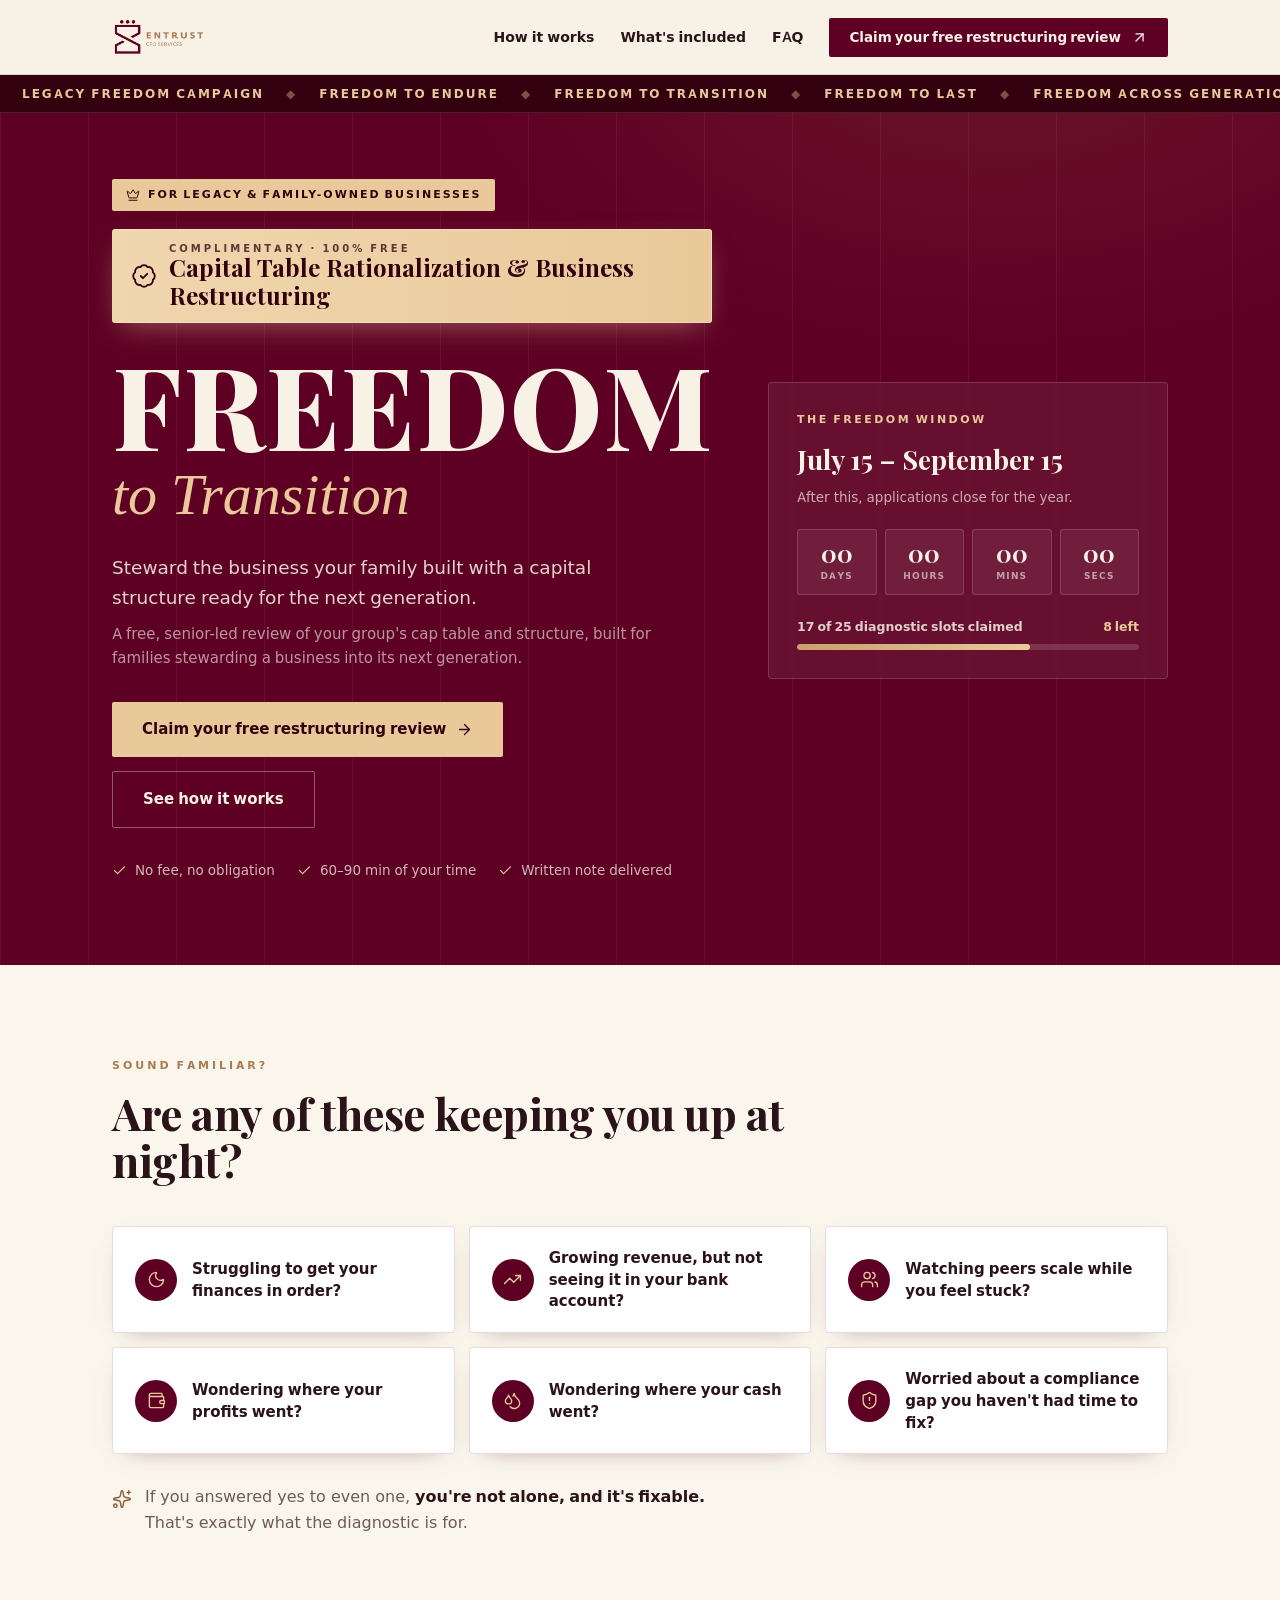
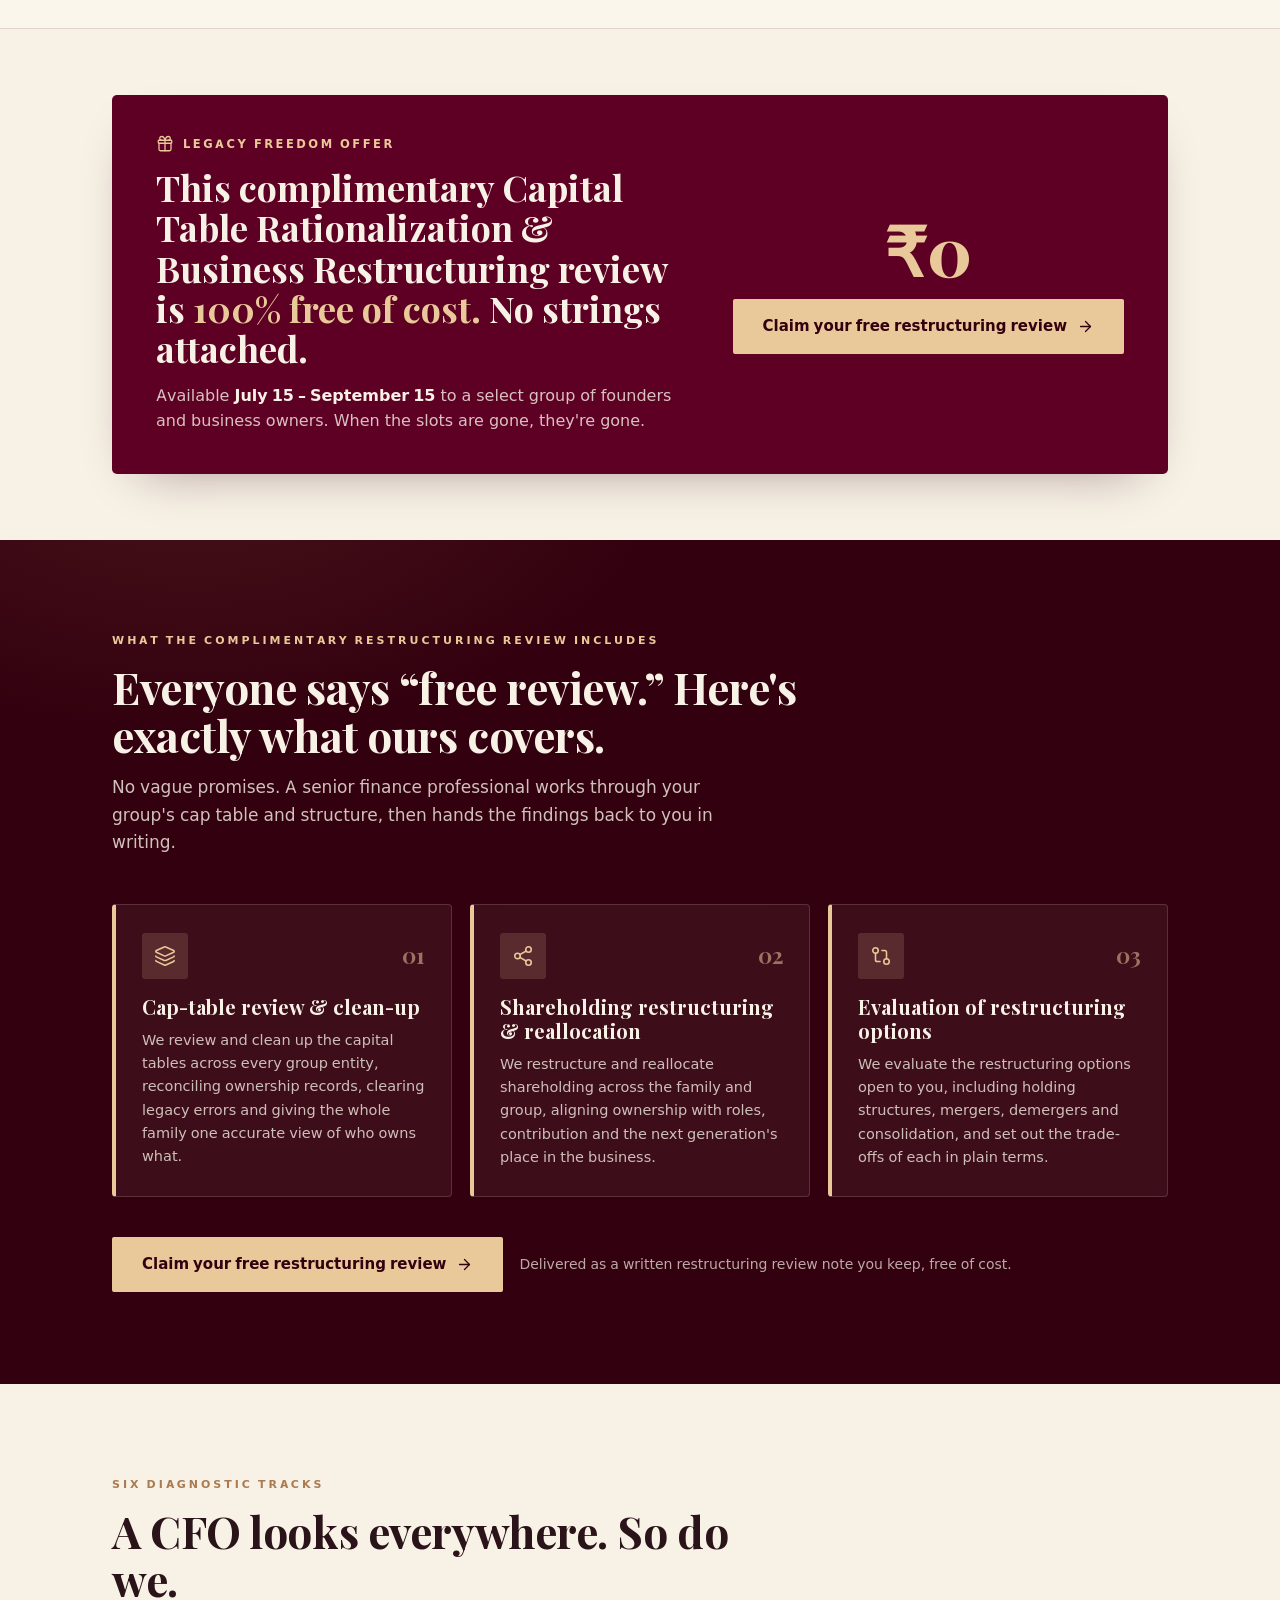
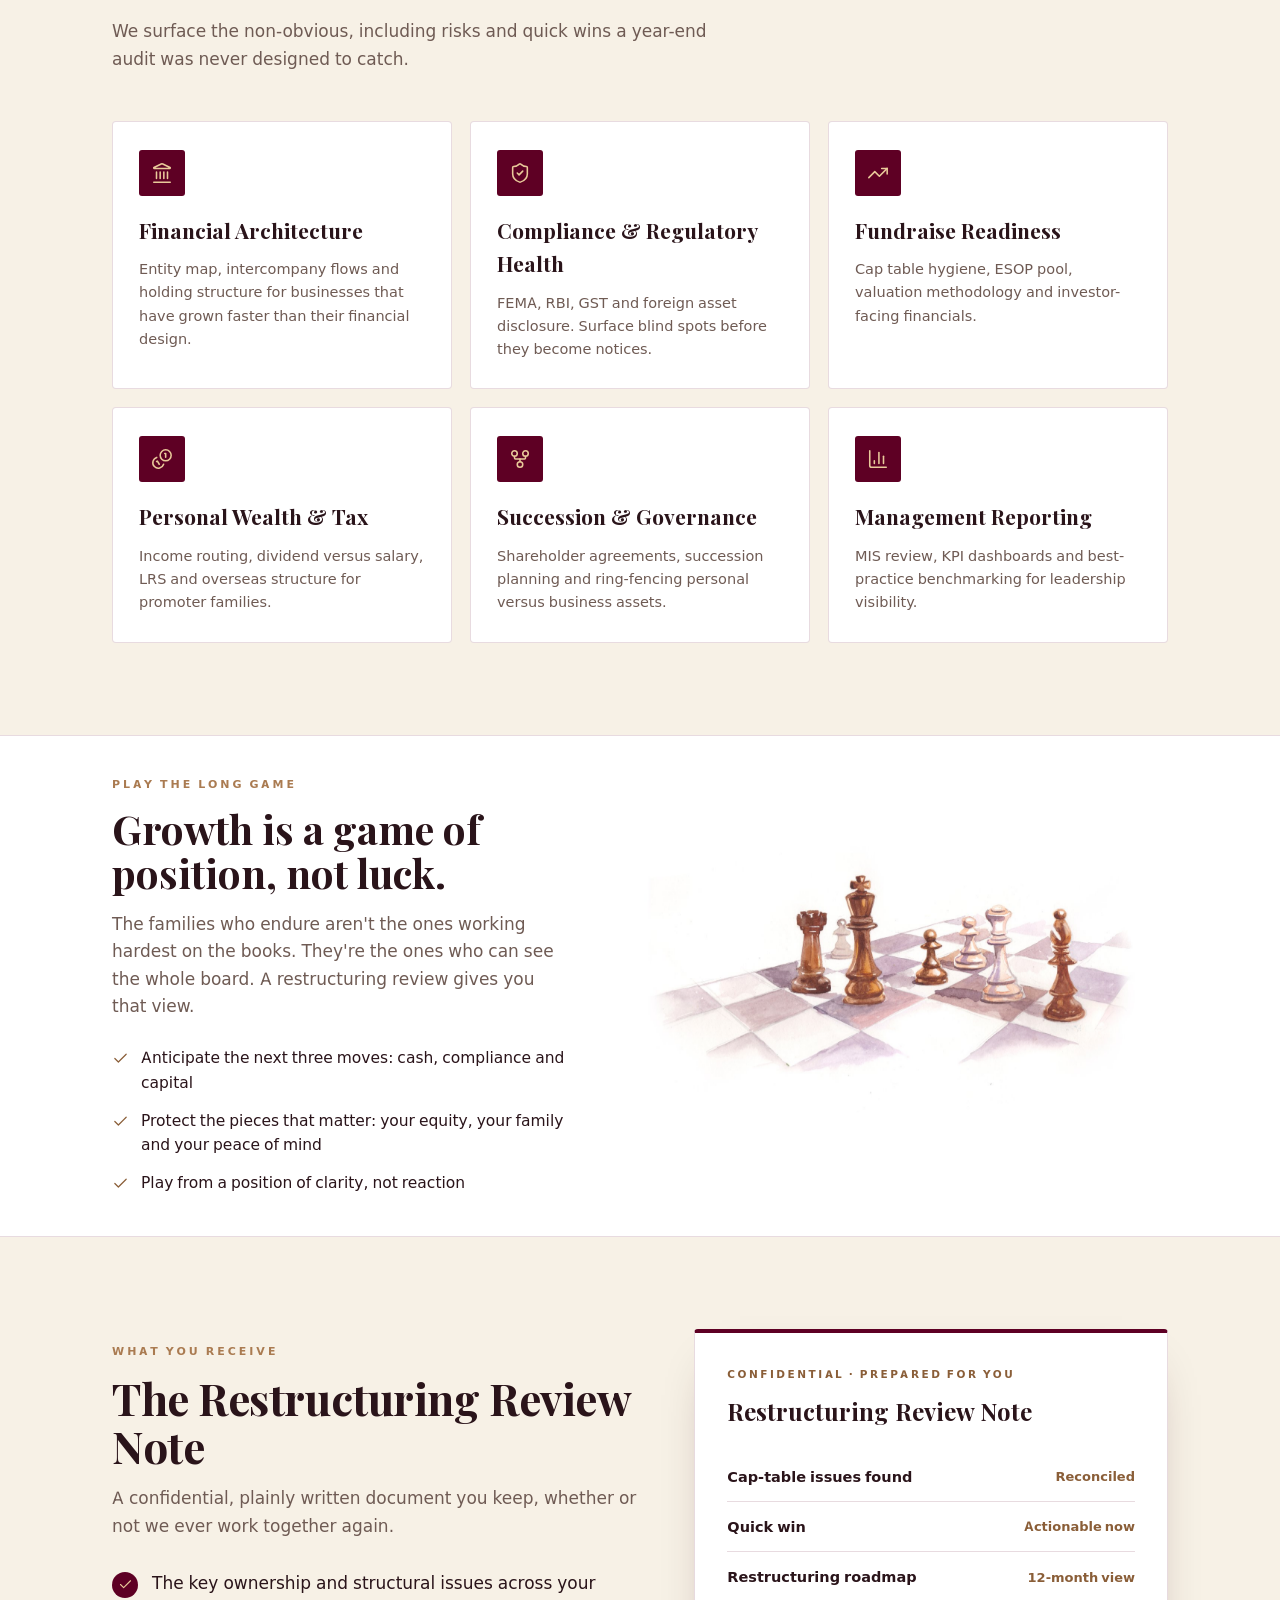
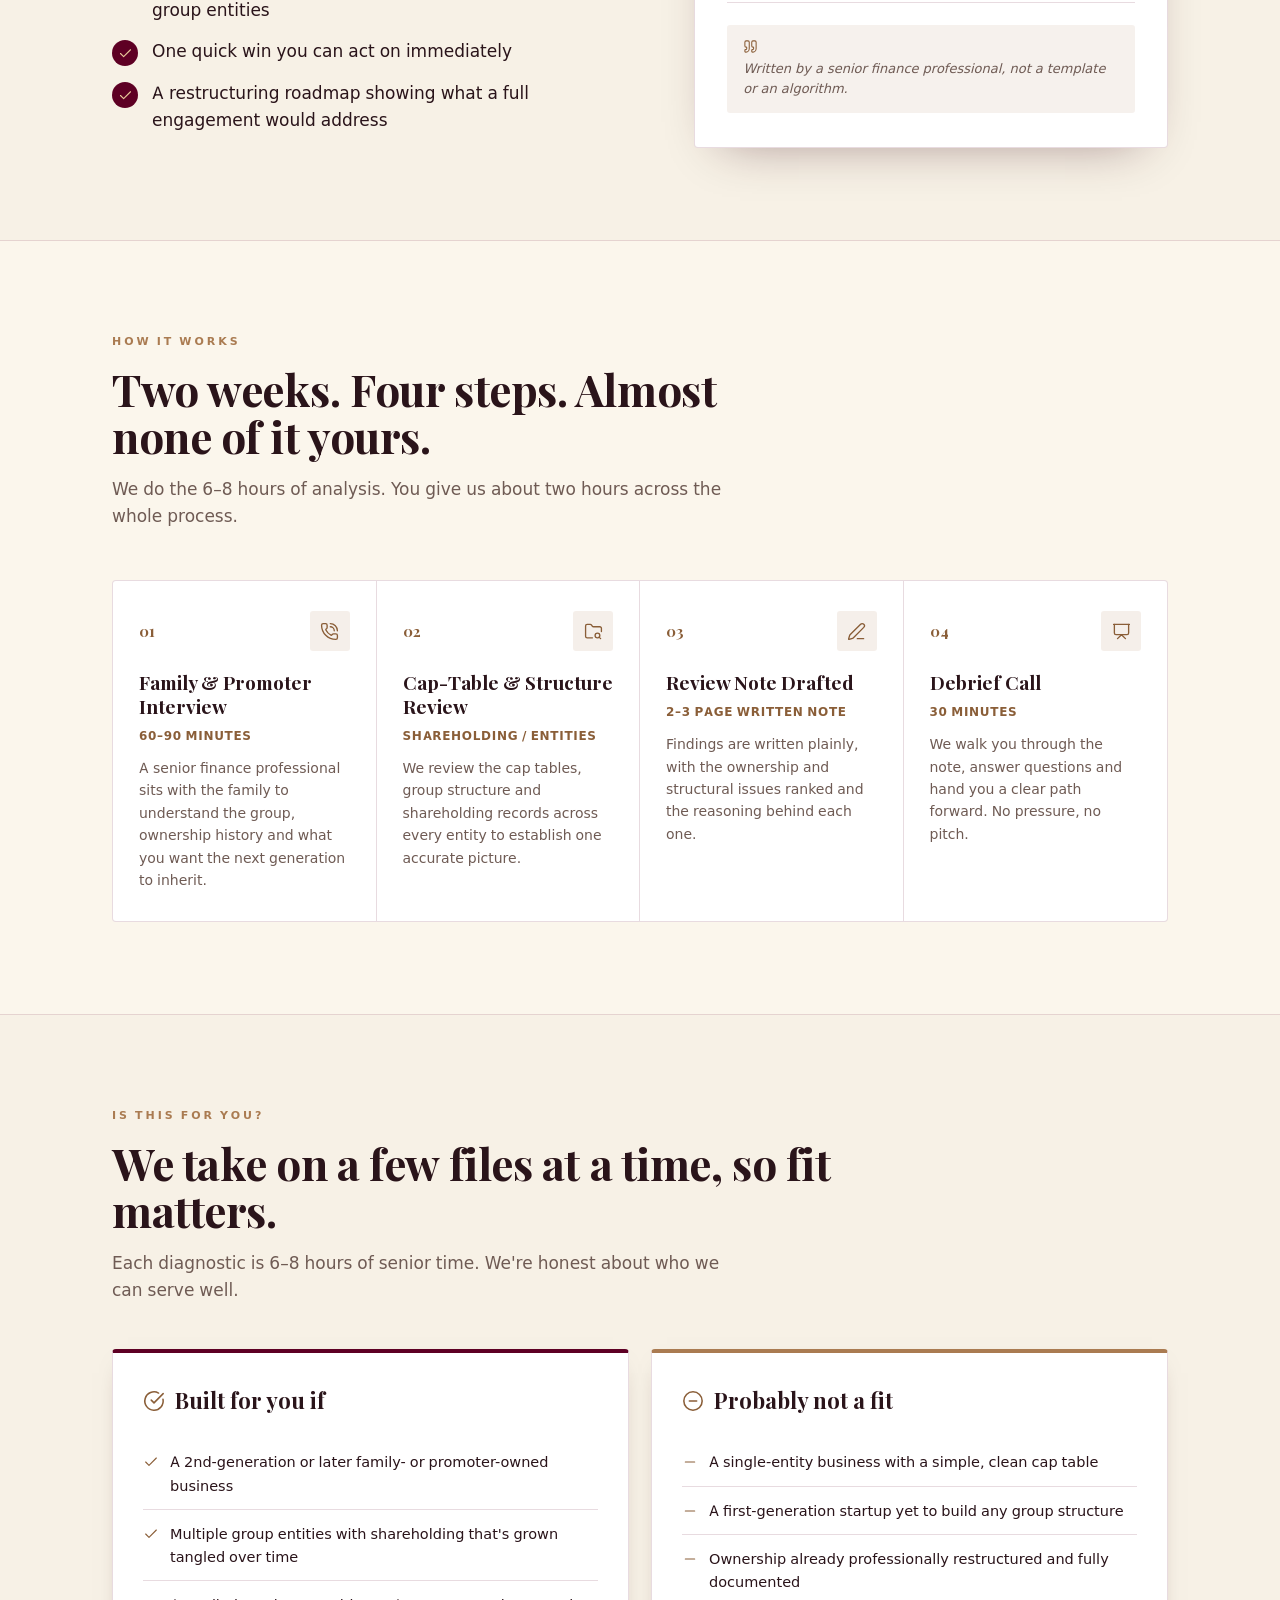
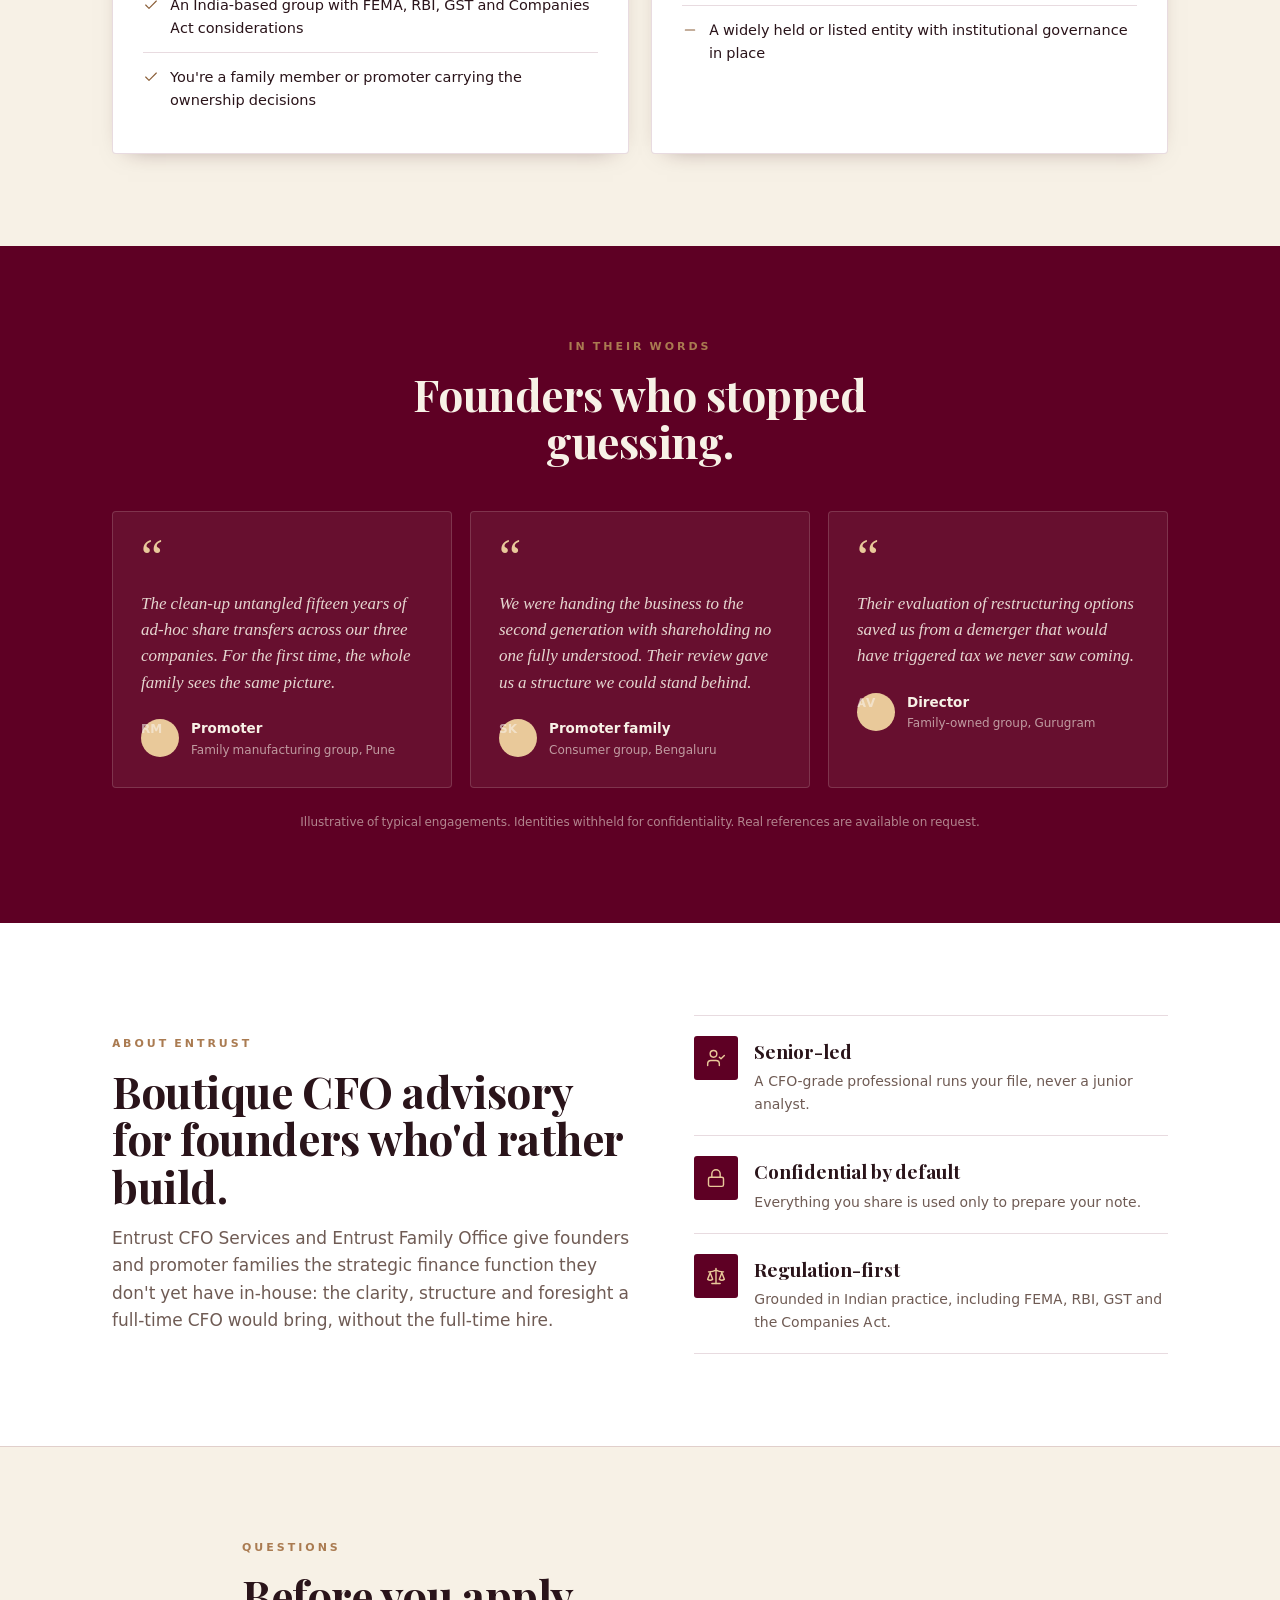
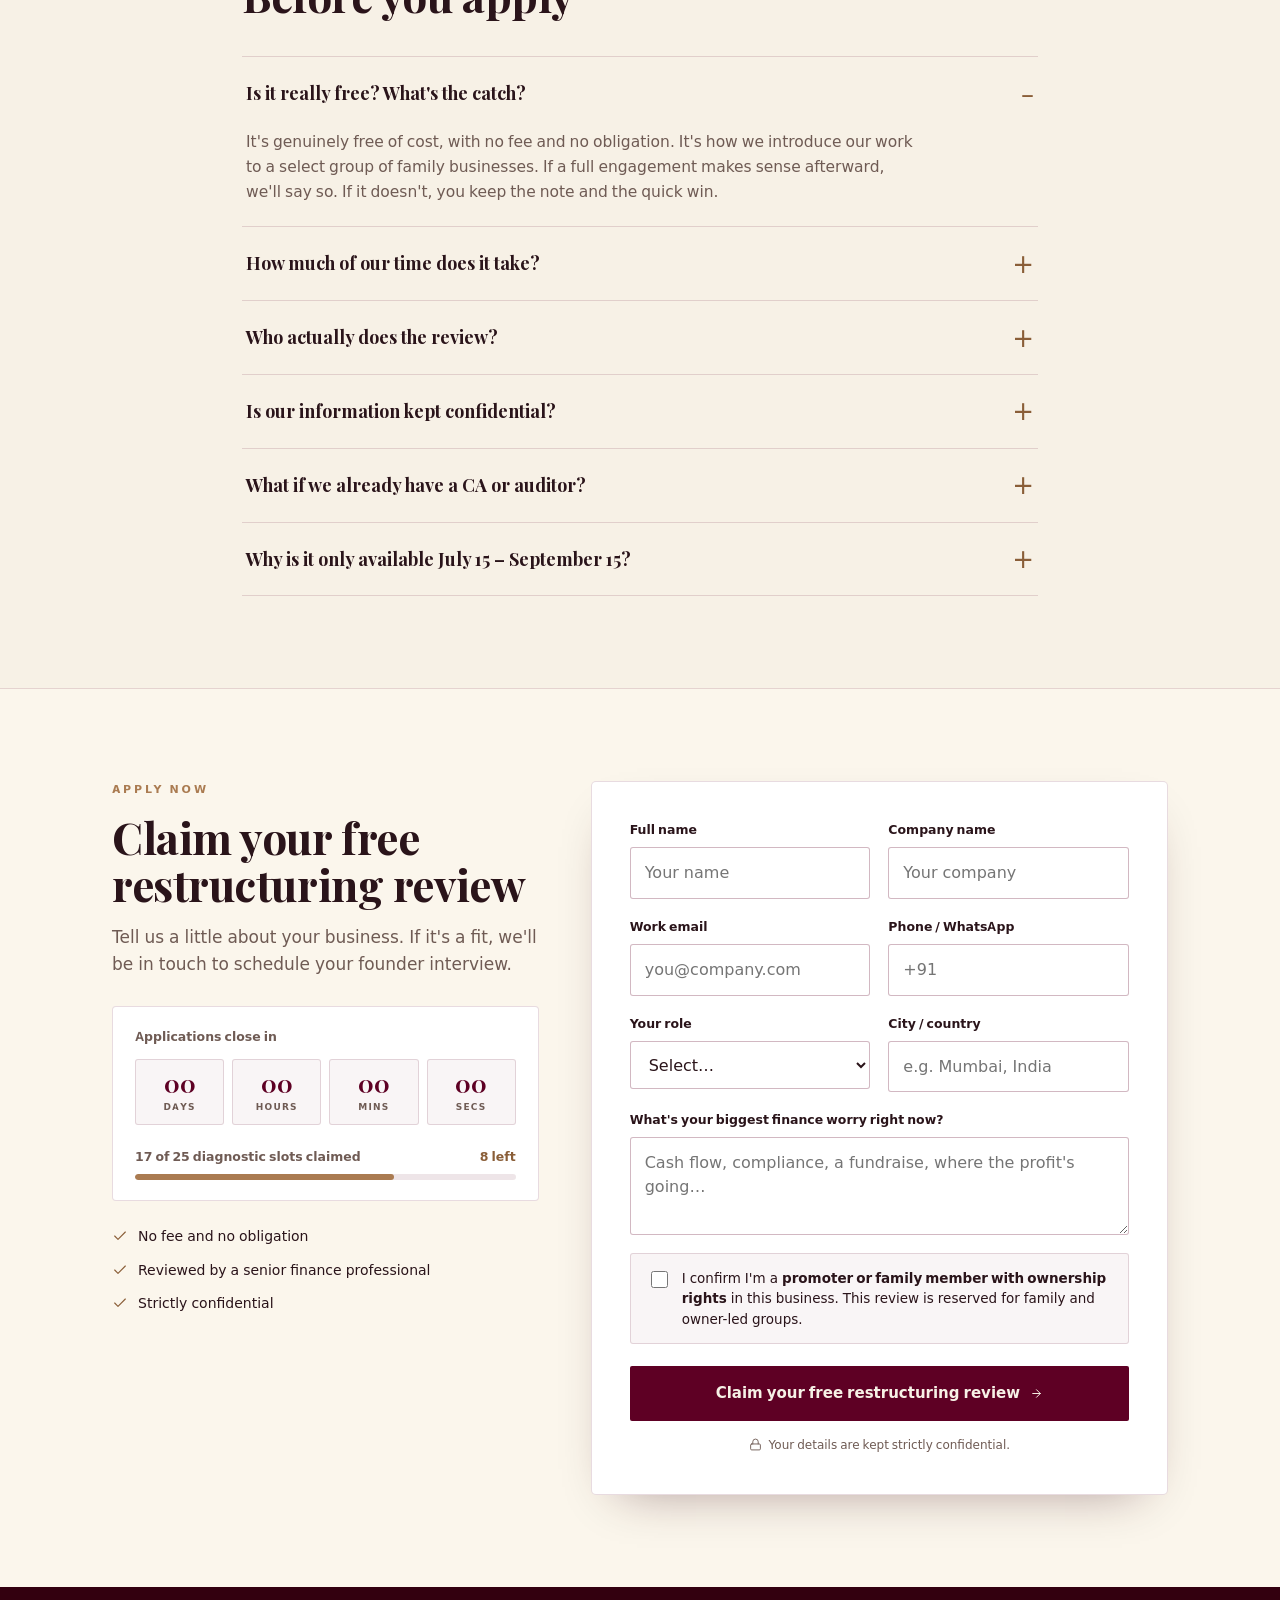
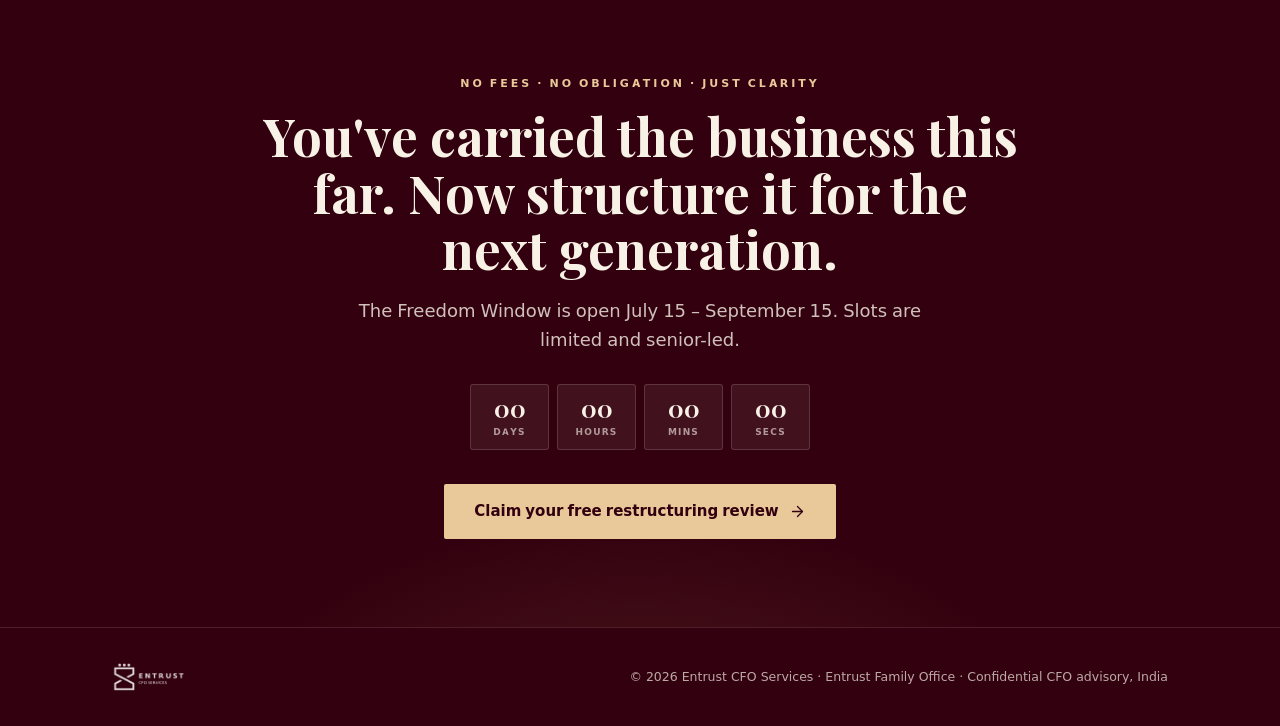
==== legacy-restructuring-conversion/index.html @ 4e7f2d43 "Add files via upload" ====
<!DOCTYPE html>
<html lang="en">
<head>
  <meta charset="UTF-8">
  <meta name="viewport" content="width=device-width, initial-scale=1.0">
  <meta name="description" content="A complimentary capital table rationalization and business restructuring review for legacy and family-owned businesses.">
  <title>Legacy Restructuring Campaign | Entrust CFO Services</title>
  <link rel="stylesheet" href="styles.css">
  <script src="assets/lucide.js" defer></script>
  <script src="script.js" defer></script>
</head>
<body>
  <nav class="site-nav" aria-label="Main navigation">
    <div class="wrap nav-inner">
      <a href="#top" aria-label="Entrust CFO Services home">
        <img src="assets/entrust-logo.png" class="brand-logo" alt="Entrust CFO Services">
      </a>
      <div class="desktop-nav">
        <a href="#how">How it works</a>
        <a href="#included">What's included</a>
        <a href="#faq">FAQ</a>
        <a href="#apply" class="btn btn-maroon btn-small">Claim your free restructuring review <i data-lucide="arrow-up-right"></i></a>
      </div>
      <button class="menu-button" id="menuButton" type="button" aria-label="Open menu" aria-expanded="false" aria-controls="mobileNav">
        <i data-lucide="menu"></i>
      </button>
    </div>
    <div class="mobile-nav" id="mobileNav" hidden>
      <a href="#how">How it works</a>
      <a href="#included">What's included</a>
      <a href="#faq">FAQ</a>
      <a href="#apply" class="btn btn-maroon">Claim your free restructuring review <i data-lucide="arrow-up-right"></i></a>
    </div>
  </nav>

  <main id="top">
    <div class="ticker" aria-label="Campaign highlights">
      <div class="ticker-track" id="tickerTrack"></div>
    </div>

    <header class="hero">
      <div class="hero-glow"></div>
      <div class="hero-lines"></div>
      <div class="wrap hero-grid">
        <div class="hero-copy">
          <span class="legacy-pill"><i data-lucide="crown"></i> For legacy &amp; family-owned businesses</span>

          <div class="offer-badge">
            <i data-lucide="badge-check"></i>
            <div>
              <span>Complimentary · 100% free</span>
              <strong>Capital Table Rationalization &amp; Business Restructuring</strong>
            </div>
          </div>

          <div class="freedom-heading serif">
            <div>FREEDOM</div>
            <span id="rotatingWord">to Endure</span>
          </div>

          <p class="hero-lede">Steward the business your family built with a capital structure ready for the next generation.</p>
          <p class="hero-support">A free, senior-led review of your group's cap table and structure, built for families stewarding a business into its next generation.</p>

          <div class="hero-actions">
            <a href="#apply" class="btn btn-gold btn-large">Claim your free restructuring review <i data-lucide="arrow-right"></i></a>
            <a href="#how" class="btn btn-outline-light btn-large">See how it works</a>
          </div>

          <div class="hero-checks">
            <span><i data-lucide="check"></i> No fee, no obligation</span>
            <span><i data-lucide="check"></i> 60–90 min of your time</span>
            <span><i data-lucide="check"></i> Written note delivered</span>
          </div>
        </div>

        <aside class="window-card" aria-label="Campaign availability">
          <p class="window-label">The Freedom Window</p>
          <h2 class="serif">July 15 – September 15</h2>
          <p>After this, applications close for the year.</p>
          <div class="countdown countdown-light" data-countdown></div>
          <div class="spots-row"><span>17 of 25 diagnostic slots claimed</span><strong>8 left</strong></div>
          <div class="progress"><span></span></div>
        </aside>
      </div>
    </header>

    <section class="section pain-section">
      <div class="wrap">
        <div class="section-heading wide">
          <p class="eyebrow">Sound familiar?</p>
          <h2 class="serif">Are any of these keeping you up at night?</h2>
        </div>
        <div class="pain-grid" id="painGrid"></div>
        <div class="pain-note">
          <i data-lucide="sparkles"></i>
          <p>If you answered yes to even one, <strong>you're not alone, and it's fixable.</strong><br>That's exactly what the diagnostic is for.</p>
        </div>
      </div>
    </section>

    <section class="section-tight offer-section">
      <div class="wrap">
        <div class="offer-panel">
          <div>
            <p class="offer-kicker"><i data-lucide="gift"></i> Legacy Freedom Offer</p>
            <h2 class="serif">This complimentary Capital Table Rationalization &amp; Business Restructuring review is <span>100% free of cost.</span> No strings attached.</h2>
            <p>Available <strong>July 15 – September 15</strong> to a select group of founders and business owners. When the slots are gone, they're gone.</p>
          </div>
          <div class="offer-price">
            <div class="serif">₹0</div>
            <a href="#apply" class="btn btn-gold btn-large">Claim your free restructuring review <i data-lucide="arrow-right"></i></a>
          </div>
        </div>
      </div>
    </section>

    <section class="section dark-section" id="included">
      <div class="section-glow"></div>
      <div class="wrap relative">
        <div class="section-heading wide">
          <p class="eyebrow light">What the complimentary restructuring review includes</p>
          <h2 class="serif light-text">Everyone says “free review.” Here's exactly what ours covers.</h2>
          <p class="section-sub light-muted">No vague promises. A senior finance professional works through your group's cap table and structure, then hands the findings back to you in writing.</p>
        </div>
        <div class="included-grid" id="includedGrid"></div>
        <div class="section-cta-row">
          <a href="#apply" class="btn btn-gold btn-large">Claim your free restructuring review <i data-lucide="arrow-right"></i></a>
          <span>Delivered as a written restructuring review note you keep, free of cost.</span>
        </div>
      </div>
    </section>

    <section class="section" id="tracks">
      <div class="wrap">
        <div class="section-heading">
          <p class="eyebrow">Six diagnostic tracks</p>
          <h2 class="serif">A CFO looks everywhere. So do we.</h2>
          <p class="section-sub">We surface the non-obvious, including risks and quick wins a year-end audit was never designed to catch.</p>
        </div>
        <div class="tracks-grid" id="tracksGrid"></div>
      </div>
    </section>

    <section class="strategy-section">
      <div class="wrap strategy-grid">
        <div>
          <p class="eyebrow">Play the long game</p>
          <h2 class="serif">Growth is a game of position, not luck.</h2>
          <p class="section-sub">The families who endure aren't the ones working hardest on the books. They're the ones who can see the whole board. A restructuring review gives you that view.</p>
          <div class="strategy-points" id="strategyPoints"></div>
        </div>
        <figure>
          <img src="assets/chess-strategy.jpg" alt="Watercolour chess board mid-game">
        </figure>
      </div>
    </section>

    <section class="section">
      <div class="wrap deliverable-grid">
        <div>
          <p class="eyebrow">What you receive</p>
          <h2 class="serif section-title">The Restructuring Review Note</h2>
          <p class="section-sub">A confidential, plainly written document you keep, whether or not we ever work together again.</p>
          <div class="receive-list" id="receiveList"></div>
        </div>
        <div class="review-note-card">
          <p class="document-label">Confidential · Prepared for you</p>
          <h3 class="serif">Restructuring Review Note</h3>
          <div id="deliveryRows"></div>
          <blockquote><i data-lucide="quote"></i> Written by a senior finance professional, not a template or an algorithm.</blockquote>
        </div>
      </div>
    </section>

    <section class="section how-section" id="how">
      <div class="wrap">
        <div class="section-heading">
          <p class="eyebrow">How it works</p>
          <h2 class="serif">Two weeks. Four steps. Almost none of it yours.</h2>
          <p class="section-sub">We do the 6–8 hours of analysis. You give us about two hours across the whole process.</p>
        </div>
        <div class="steps-grid" id="stepsGrid"></div>
      </div>
    </section>

    <section class="section fit-section">
      <div class="wrap">
        <div class="section-heading wide">
          <p class="eyebrow">Is this for you?</p>
          <h2 class="serif">We take on a few files at a time, so fit matters.</h2>
          <p class="section-sub">Each diagnostic is 6–8 hours of senior time. We're honest about who we can serve well.</p>
        </div>
        <div class="fit-grid">
          <div class="fit-card positive">
            <h3 class="serif"><i data-lucide="circle-check-big"></i> Built for you if</h3>
            <div id="fitYes"></div>
          </div>
          <div class="fit-card neutral">
            <h3 class="serif"><i data-lucide="circle-minus"></i> Probably not a fit</h3>
            <div id="fitNo"></div>
          </div>
        </div>
      </div>
    </section>

    <section class="section testimonials-section">
      <div class="wrap">
        <div class="section-heading center">
          <p class="eyebrow">In their words</p>
          <h2 class="serif">Founders who stopped guessing.</h2>
        </div>
        <div class="testimonials-grid" id="testimonialsGrid"></div>
        <p class="testimonial-disclaimer">Illustrative of typical engagements. Identities withheld for confidentiality. Real references are available on request.</p>
      </div>
    </section>

    <section class="section about-section">
      <div class="wrap about-grid">
        <div>
          <p class="eyebrow">About Entrust</p>
          <h2 class="serif section-title">Boutique CFO advisory for founders who'd rather build.</h2>
          <p class="section-sub">Entrust CFO Services and Entrust Family Office give founders and promoter families the strategic finance function they don't yet have in-house: the clarity, structure and foresight a full-time CFO would bring, without the full-time hire.</p>
        </div>
        <div class="about-stats" id="aboutStats"></div>
      </div>
    </section>

    <section class="section faq-section" id="faq">
      <div class="wrap wrap-narrow">
        <div class="section-heading">
          <p class="eyebrow">Questions</p>
          <h2 class="serif">Before you apply</h2>
        </div>
        <div class="faq-list" id="faqList"></div>
      </div>
    </section>

    <section class="section apply-section" id="apply">
      <div class="wrap apply-grid">
        <aside class="apply-side">
          <p class="eyebrow">Apply now</p>
          <h2 class="serif section-title">Claim your free restructuring review</h2>
          <p class="section-sub">Tell us a little about your business. If it's a fit, we'll be in touch to schedule your founder interview.</p>
          <div class="apply-countdown-card">
            <p>Applications close in</p>
            <div class="countdown" data-countdown></div>
            <div class="spots-row dark"><span>17 of 25 diagnostic slots claimed</span><strong>8 left</strong></div>
            <div class="progress light-progress"><span></span></div>
          </div>
          <div class="promise-list">
            <span><i data-lucide="check"></i> No fee and no obligation</span>
            <span><i data-lucide="check"></i> Reviewed by a senior finance professional</span>
            <span><i data-lucide="check"></i> Strictly confidential</span>
          </div>
        </aside>

        <div class="form-card">
          <div class="success-state" id="successState" hidden>
            <div class="success-icon"><i data-lucide="check"></i></div>
            <h3 class="serif">Application received</h3>
            <p>Thank you. If your business is a fit for this round, a member of the Entrust team will reach out within 2 business days to schedule your founder interview.</p>
            <button class="btn btn-ghost" type="button" id="submitAnother">Submit another</button>
          </div>

          <form class="application-form" id="applicationForm" novalidate>
            <label><span>Full name</span><input type="text" name="fullName" placeholder="Your name" required></label>
            <label><span>Company name</span><input type="text" name="company" placeholder="Your company" required></label>
            <label><span>Work email</span><input type="email" name="email" placeholder="you@company.com" required></label>
            <label><span>Phone / WhatsApp</span><input type="tel" name="phone" placeholder="+91 " required></label>
            <label><span>Your role</span>
              <select name="role" id="roleSelect" required>
                <option value="">Select…</option>
                <option>Promoter / Owner</option>
                <option>2nd-generation family member</option>
                <option>Family member (non-executive)</option>
                <option>Hired CEO / Management</option>
                <option>Other</option>
              </select>
            </label>
            <label><span>City / country</span><input type="text" name="city" placeholder="e.g. Mumbai, India" required></label>
            <div class="role-notice" id="roleNotice" hidden><i data-lucide="info"></i><span>This diagnostic is designed for founders and promoters running finance themselves. You're welcome to apply, but priority goes to owner-led businesses without a dedicated finance function.</span></div>
            <label class="full-field"><span>What's your biggest finance worry right now?</span><textarea name="worry" rows="3" placeholder="Cash flow, compliance, a fundraise, where the profit's going…"></textarea></label>
            <label class="attestation full-field"><input type="checkbox" name="attest" required><span>I confirm I'm a <strong>promoter or family member with ownership rights</strong> in this business. This review is reserved for family and owner-led groups.</span></label>
            <div class="form-submit full-field">
              <button class="btn btn-primary btn-large" type="submit">Claim your free restructuring review <i data-lucide="arrow-right"></i></button>
              <p><i data-lucide="lock"></i> Your details are kept strictly confidential.</p>
            </div>
          </form>
        </div>
      </div>
    </section>

    <section class="closing-section">
      <div class="closing-glow"></div>
      <div class="wrap closing-content">
        <p class="eyebrow light">No fees · No obligation · Just clarity</p>
        <h2 class="serif">You've carried the business this far. Now structure it for the next generation.</h2>
        <p>The Freedom Window is open July 15 – September 15. Slots are limited and senior-led.</p>
        <div class="countdown countdown-light centered" data-countdown></div>
        <a href="#apply" class="btn btn-gold btn-large">Claim your free restructuring review <i data-lucide="arrow-right"></i></a>
      </div>
    </section>
  </main>

  <footer class="site-footer">
    <div class="wrap footer-inner">
      <img src="assets/entrust-logo.png" alt="Entrust CFO Services">
      <p>© 2026 Entrust CFO Services · Entrust Family Office · Confidential CFO advisory, India</p>
    </div>
  </footer>
</body>
</html>
---- legacy-restructuring-conversion/styles.css ----
@font-face {
  font-family: 'Inter';
  src: url('assets/b546c83c-e4f1-4ed6-ac5e-b696ad35872a.woff2') format('woff2');
  font-weight: 300 800;
  font-style: normal;
  font-display: swap;
}
@font-face {
  font-family: 'Playfair Display';
  src: url('assets/c804b101-8bfb-4927-835b-d4c936a3c345.woff2') format('woff2');
  font-weight: 400 800;
  font-style: normal;
  font-display: swap;
}
@font-face {
  font-family: 'Playfair Display';
  src: url('assets/5a8b4585-b9aa-4f6d-b0fb-8f9eb2a1bf26.woff2') format('woff2');
  font-weight: 400 700;
  font-style: italic;
  font-display: swap;
}

:root {
  --maroon: #5e0024;
  --maroon-700: #48001b;
  --maroon-900: #33000f;
  --accent: #aa7b51;
  --accent-deep: #8a5e38;
  --gold-light: #e9c99a;
  --ink: #2a141a;
  --muted: #6f5b54;
  --cream: #f7f1e6;
  --cream-2: #fbf6ec;
  --panel: #fff;
  --line: rgba(94, 0, 36, .14);
  --line-strong: rgba(94, 0, 36, .28);
  --shadow: 0 20px 50px -28px rgba(51, 0, 15, .45);
  --shadow-sm: 0 8px 24px -16px rgba(51, 0, 15, .5);
}

* { box-sizing: border-box; }
html { scroll-behavior: smooth; }
body {
  margin: 0;
  background: var(--cream);
  color: var(--ink);
  font-family: 'Inter', system-ui, sans-serif;
  line-height: 1.6;
  -webkit-font-smoothing: antialiased;
}
img { max-width: 100%; }
a { color: inherit; text-decoration: none; }
button, input, select, textarea { font: inherit; }
::selection { background: rgba(170, 123, 81, .28); }
.serif { font-family: 'Playfair Display', Georgia, serif; }
.relative { position: relative; }
.light-text { color: var(--cream); }
.light-muted { color: rgba(247, 241, 230, .8) !important; }
.wrap { width: 100%; max-width: 1120px; margin-inline: auto; padding-inline: 32px; }
.wrap-narrow { max-width: 860px; }
.section { padding: 92px 0; }
.section-tight { padding: 66px 0; }
.eyebrow {
  margin: 0;
  color: var(--accent);
  font-size: 11px;
  font-weight: 800;
  letter-spacing: 3px;
  text-transform: uppercase;
}
.eyebrow.light { color: var(--gold-light); }
.section-heading { max-width: 650px; }
.section-heading.wide { max-width: 760px; }
.section-heading.center { text-align: center; margin-inline: auto; }
.section-heading h2, .section-title {
  margin: 14px 0 0;
  font-size: clamp(30px, 4vw, 44px);
  line-height: 1.08;
  letter-spacing: -.01em;
}
.section-sub { max-width: 610px; margin: 16px 0 0; color: var(--muted); font-size: 17px; }

.btn {
  display: inline-flex;
  align-items: center;
  justify-content: center;
  gap: 10px;
  border: 0;
  border-radius: 2px;
  padding: 15px 26px;
  cursor: pointer;
  font-weight: 650;
  font-size: 14px;
  line-height: 1.25;
  transition: transform .18s ease, background .18s ease, border-color .18s ease;
}
.btn:hover { transform: translateY(-1px); }
.btn svg { width: 17px; height: 17px; stroke-width: 1.8; }
.btn-small { padding: 11px 20px; font-size: 13.5px; }
.btn-large { padding: 18px 30px; font-size: 15px; }
.btn-maroon, .btn-primary { background: var(--maroon); color: var(--cream); }
.btn-maroon:hover, .btn-primary:hover { background: var(--maroon-700); }
.btn-gold { background: var(--gold-light); color: var(--maroon-900); }
.btn-gold:hover { background: #f0d6ae; }
.btn-ghost { background: transparent; color: var(--maroon); border: 1.5px solid var(--line-strong); }
.btn-outline-light { color: var(--cream); border: 1.5px solid rgba(247, 241, 230, .36); background: transparent; }

.site-nav {
  position: sticky;
  top: 0;
  z-index: 100;
  background: rgba(247, 241, 230, .92);
  border-bottom: 1px solid var(--line);
  backdrop-filter: blur(10px);
}
.nav-inner { min-height: 74px; display: flex; align-items: center; justify-content: space-between; }
.brand-logo { display: block; width: auto; height: 38px; }
.desktop-nav { display: flex; align-items: center; gap: 26px; }
.desktop-nav > a:not(.btn), .mobile-nav > a:not(.btn) { font-size: 14px; font-weight: 550; }
.desktop-nav > a:not(.btn):hover { color: var(--maroon); }
.menu-button {
  display: none;
  width: 42px;
  height: 42px;
  align-items: center;
  justify-content: center;
  border: 1px solid var(--line-strong);
  background: transparent;
  color: var(--maroon);
  border-radius: 3px;
  cursor: pointer;
}
.menu-button svg { width: 22px; height: 22px; }
.mobile-nav { padding: 14px 20px 20px; background: var(--cream-2); border-top: 1px solid var(--line); }
.mobile-nav:not([hidden]) { display: flex; flex-direction: column; gap: 4px; }
.mobile-nav > a:not(.btn) { padding: 12px 4px; border-bottom: 1px solid var(--line); }
.mobile-nav .btn { margin-top: 12px; }

.ticker { overflow: hidden; background: var(--maroon-900); color: var(--gold-light); border-bottom: 1px solid rgba(233, 201, 154, .15); }
.ticker-track { display: flex; width: max-content; white-space: nowrap; padding: 9px 0; animation: ticker 34s linear infinite; }
.ticker-item { display: inline-flex; align-items: center; font-size: 12px; font-weight: 700; letter-spacing: 2px; text-transform: uppercase; }
.ticker-item span:first-child { padding: 0 22px; }
.ticker-item .diamond { opacity: .4; }
@keyframes ticker { to { transform: translateX(-50%); } }

.hero { position: relative; overflow: hidden; background: var(--maroon); color: var(--cream); }
.hero-glow, .hero-lines { position: absolute; inset: 0; pointer-events: none; }
.hero-glow { opacity: .5; background: radial-gradient(900px 500px at 78% -8%, rgba(170, 123, 81, .32), transparent 60%); }
.hero-lines { opacity: .06; background-image: repeating-linear-gradient(90deg, var(--cream) 0 1px, transparent 1px 88px); }
.hero-grid { position: relative; display: grid; grid-template-columns: minmax(0, 1.2fr) minmax(0, .8fr); gap: 56px; align-items: center; padding-top: 66px; padding-bottom: 84px; }
.legacy-pill { display: inline-flex; align-items: center; gap: 8px; padding: 7px 14px; background: var(--gold-light); color: var(--maroon-900); border-radius: 2px; font-size: 11px; font-weight: 800; letter-spacing: 2px; text-transform: uppercase; }
.legacy-pill svg { width: 14px; height: 14px; }
.offer-badge { display: inline-flex; align-items: center; gap: 12px; margin-top: 18px; padding: 13px 22px 13px 18px; background: linear-gradient(90deg, #f0d6ae, var(--gold-light)); color: var(--maroon-900); border: 1px solid rgba(247, 241, 230, .35); border-radius: 3px; box-shadow: 0 10px 30px -10px rgba(233, 201, 154, .5); }
.offer-badge > svg { width: 26px; height: 26px; flex: 0 0 auto; }
.offer-badge div { display: flex; flex-direction: column; line-height: 1.15; }
.offer-badge span { font-size: 10px; font-weight: 800; letter-spacing: 3px; text-transform: uppercase; opacity: .75; }
.offer-badge strong { font-family: 'Playfair Display', Georgia, serif; font-size: clamp(18px, 2.4vw, 24px); line-height: 1.15; }
.freedom-heading { margin-top: 27px; line-height: .92; }
.freedom-heading > div { font-size: clamp(48px, 9vw, 120px); font-weight: 800; letter-spacing: .01em; }
.freedom-heading span { display: inline-block; min-height: 1.08em; margin-top: 8px; color: var(--gold-light); font-size: clamp(28px, 4.6vw, 58px); font-style: italic; font-weight: 500; transition: opacity .25s ease, transform .25s ease; }
.freedom-heading span.is-changing { opacity: 0; transform: translateY(7px); }
.hero-lede { max-width: 540px; margin: 26px 0 0; color: rgba(247, 241, 230, .87); font-size: 18.5px; }
.hero-support { max-width: 540px; margin: 10px 0 0; color: rgba(247, 241, 230, .62); font-size: 15px; }
.hero-actions { display: flex; flex-wrap: wrap; gap: 14px; margin-top: 32px; }
.hero-checks { display: flex; flex-wrap: wrap; gap: 16px 22px; margin-top: 32px; color: rgba(247, 241, 230, .76); font-size: 13.5px; }
.hero-checks span { display: inline-flex; gap: 8px; align-items: center; }
.hero-checks svg { width: 15px; height: 15px; color: var(--gold-light); }
.window-card { padding: 28px; border: 1px solid rgba(247, 241, 230, .16); border-radius: 4px; background: rgba(247, 241, 230, .06); backdrop-filter: blur(2px); }
.window-label { margin: 0; color: var(--gold-light); font-size: 11px; font-weight: 800; letter-spacing: 2.5px; text-transform: uppercase; }
.window-card h2 { margin: 10px 0 6px; color: var(--cream); font-size: 27px; }
.window-card > p:not(.window-label) { margin: 0 0 20px; color: rgba(247, 241, 230, .7); font-size: 13.5px; }
.countdown { display: grid; grid-template-columns: repeat(4, 1fr); gap: 8px; }
.countdown-unit { min-width: 0; padding: 10px 5px; text-align: center; border: 1px solid var(--line); border-radius: 3px; background: rgba(94, 0, 36, .04); }
.countdown-unit strong { display: block; font-family: 'Playfair Display', Georgia, serif; font-size: 24px; line-height: 1.1; color: var(--maroon); }
.countdown-unit span { display: block; margin-top: 3px; color: var(--muted); font-size: 9px; font-weight: 750; letter-spacing: 1.2px; text-transform: uppercase; }
.countdown-light .countdown-unit { border-color: rgba(247, 241, 230, .16); background: rgba(247, 241, 230, .07); }
.countdown-light .countdown-unit strong { color: var(--cream); }
.countdown-light .countdown-unit span { color: rgba(247, 241, 230, .62); }
.spots-row { display: flex; justify-content: space-between; gap: 10px; margin-top: 22px; margin-bottom: 7px; color: rgba(247, 241, 230, .85); font-size: 12.5px; font-weight: 650; }
.spots-row strong { color: var(--gold-light); }
.spots-row.dark { color: var(--muted); }
.spots-row.dark strong { color: var(--accent-deep); }
.progress { height: 6px; overflow: hidden; background: rgba(247, 241, 230, .16); border-radius: 20px; }
.progress span { display: block; width: 68%; height: 100%; border-radius: 20px; background: linear-gradient(90deg, #c9a06b, var(--gold-light)); }
.light-progress { background: rgba(94, 0, 36, .1); }
.light-progress span { background: var(--accent); }

.pain-section { background: var(--cream-2); border-bottom: 1px solid var(--line); }
.pain-grid { display: grid; grid-template-columns: repeat(auto-fit, minmax(min(100%, 300px), 1fr)); gap: 14px; margin-top: 42px; }
.pain-card { display: flex; gap: 15px; align-items: center; padding: 20px 22px; background: var(--panel); border: 1px solid var(--line); border-radius: 4px; box-shadow: var(--shadow-sm); }
.pain-icon { display: grid; place-items: center; width: 42px; height: 42px; flex: 0 0 auto; color: var(--gold-light); background: var(--maroon); border-radius: 50%; }
.pain-icon svg { width: 19px; height: 19px; }
.pain-card p { margin: 0; font-size: 15px; font-weight: 550; line-height: 1.45; }
.pain-note { display: flex; align-items: flex-start; gap: 13px; max-width: 700px; margin-top: 30px; color: var(--muted); }
.pain-note svg { width: 20px; color: var(--accent-deep); margin-top: 3px; }
.pain-note p { margin: 0; }
.pain-note strong { color: var(--ink); }

.offer-panel { display: grid; grid-template-columns: 1fr auto; gap: 32px; align-items: center; padding: 40px 44px; color: var(--cream); background: var(--maroon); border-radius: 5px; box-shadow: var(--shadow); }
.offer-kicker { display: inline-flex; align-items: center; gap: 9px; margin: 0 0 14px; color: var(--gold-light); font-size: 11.5px; font-weight: 800; letter-spacing: 2.5px; text-transform: uppercase; }
.offer-kicker svg { width: 18px; height: 18px; }
.offer-panel h2 { margin: 0; font-size: clamp(26px, 3.4vw, 36px); line-height: 1.12; }
.offer-panel h2 span { color: var(--gold-light); }
.offer-panel p:not(.offer-kicker) { max-width: 640px; margin: 14px 0 0; color: rgba(247, 241, 230, .8); }
.offer-panel p strong { color: var(--cream); }
.offer-price { text-align: center; }
.offer-price > div { color: var(--gold-light); font-size: 68px; font-weight: 800; line-height: 1; }
.offer-price .btn { margin-top: 16px; }

.dark-section { position: relative; overflow: hidden; background: var(--maroon-900); color: var(--cream); }
.section-glow { position: absolute; inset: 0; opacity: .4; background: radial-gradient(800px 460px at 15% -10%, rgba(170, 123, 81, .4), transparent 60%); }
.included-grid, .tracks-grid { display: grid; grid-template-columns: repeat(auto-fit, minmax(min(100%, 320px), 1fr)); gap: 18px; margin-top: 48px; }
.included-card { padding: 28px 26px; border: 1px solid rgba(247, 241, 230, .16); border-left: 4px solid var(--gold-light); border-radius: 4px; background: rgba(247, 241, 230, .05); transition: transform .18s ease, border-color .18s ease; }
.included-card:hover { transform: translateY(-3px); border-color: rgba(247, 241, 230, .3); }
.card-top { display: flex; justify-content: space-between; align-items: center; margin-bottom: 16px; }
.included-card .card-icon { display: grid; place-items: center; width: 46px; height: 46px; color: var(--gold-light); background: rgba(233, 201, 154, .16); border-radius: 3px; }
.card-icon svg { width: 22px; height: 22px; }
.card-number { color: rgba(233, 201, 154, .55); font-family: 'Playfair Display', Georgia, serif; font-size: 22px; font-weight: 700; }
.included-card h3 { margin: 0 0 9px; font-size: 20px; line-height: 1.2; }
.included-card p { margin: 0; color: rgba(247, 241, 230, .78); font-size: 14.5px; }
.section-cta-row { display: flex; flex-wrap: wrap; gap: 16px; align-items: center; margin-top: 40px; }
.section-cta-row span { color: rgba(247, 241, 230, .7); font-size: 14px; }

.track-card { padding: 28px 26px; background: var(--panel); border: 1px solid var(--line); border-radius: 4px; transition: transform .18s ease, border-color .18s ease, box-shadow .18s ease; }
.track-card:hover { transform: translateY(-3px); border-color: var(--line-strong); box-shadow: var(--shadow-sm); }
.track-card .card-icon { display: grid; place-items: center; width: 46px; height: 46px; margin-bottom: 18px; color: var(--gold-light); background: var(--maroon); border-radius: 3px; }
.track-card h3 { margin: 0 0 10px; font-size: 21px; }
.track-card p { margin: 0; color: var(--muted); font-size: 14.5px; }

.strategy-section { background: var(--panel); border-block: 1px solid var(--line); }
.strategy-grid { display: grid; grid-template-columns: minmax(0, .9fr) minmax(0, 1.1fr); gap: 40px; align-items: center; padding-top: 40px; padding-bottom: 40px; }
.strategy-grid h2 { margin: 14px 0 0; font-size: clamp(28px, 3.6vw, 40px); line-height: 1.1; }
.strategy-points { display: flex; flex-direction: column; gap: 13px; margin-top: 26px; }
.strategy-point { display: flex; gap: 12px; align-items: flex-start; font-size: 15.5px; }
.strategy-point svg { width: 17px; height: 17px; flex: 0 0 auto; margin-top: 4px; color: var(--accent-deep); }
.strategy-grid figure { margin: 0; }
.strategy-grid img { display: block; width: 100%; mix-blend-mode: multiply; }

.deliverable-grid { display: grid; grid-template-columns: minmax(0, 1fr) minmax(0, .9fr); gap: 56px; align-items: center; }
.receive-list { display: flex; flex-direction: column; gap: 14px; margin-top: 30px; }
.receive-item { display: flex; gap: 14px; align-items: flex-start; }
.receive-check { display: grid; place-items: center; width: 26px; height: 26px; flex: 0 0 auto; margin-top: 2px; color: var(--gold-light); background: var(--maroon); border-radius: 50%; }
.receive-check svg { width: 15px; height: 15px; }
.receive-item p { margin: 0; font-size: 17px; }
.review-note-card { padding: 34px 32px; background: var(--panel); border: 1px solid var(--line); border-top: 4px solid var(--maroon); border-radius: 4px; box-shadow: var(--shadow); }
.document-label { margin: 0; color: var(--accent-deep); font-size: 10.5px; font-weight: 800; letter-spacing: 2.5px; text-transform: uppercase; }
.review-note-card h3 { margin: 8px 0 22px; font-size: 24px; }
.delivery-row { display: flex; justify-content: space-between; gap: 18px; align-items: center; padding: 13px 0; border-bottom: 1px solid var(--line); }
.delivery-row span { font-size: 14.5px; font-weight: 550; }
.delivery-row strong { color: var(--accent-deep); font-size: 13px; text-align: right; }
.review-note-card blockquote { margin: 22px 0 0; padding: 14px 16px; color: var(--muted); background: rgba(170, 123, 81, .1); border-radius: 3px; font-size: 13px; font-style: italic; }
.review-note-card blockquote svg { display: block; width: 15px; height: 15px; margin-bottom: 4px; color: var(--accent-deep); }

.how-section { background: var(--cream-2); border-block: 1px solid var(--line); }
.steps-grid { display: grid; grid-template-columns: repeat(4, 1fr); margin-top: 50px; overflow: hidden; background: var(--panel); border: 1px solid var(--line); border-radius: 4px; }
.step-card { padding: 30px 26px; border-right: 1px solid var(--line); }
.step-card:last-child { border-right: 0; }
.step-top { display: flex; justify-content: space-between; align-items: center; margin-bottom: 20px; }
.step-number { color: var(--accent-deep); font-family: 'Playfair Display', Georgia, serif; font-size: 15px; font-weight: 700; }
.step-icon { display: grid; place-items: center; width: 40px; height: 40px; color: var(--accent-deep); background: rgba(170, 123, 81, .12); border-radius: 3px; }
.step-icon svg { width: 19px; height: 19px; }
.step-card h3 { margin: 0; font-size: 19px; line-height: 1.25; }
.step-time { display: block; margin-top: 7px; color: var(--accent-deep); font-size: 12px; font-weight: 750; text-transform: uppercase; letter-spacing: .7px; }
.step-card p { margin: 12px 0 0; color: var(--muted); font-size: 14px; }

.fit-section { background: var(--cream); }
.fit-grid { display: grid; grid-template-columns: 1fr 1fr; gap: 22px; margin-top: 45px; }
.fit-card { padding: 30px; background: var(--panel); border: 1px solid var(--line); border-radius: 4px; box-shadow: var(--shadow-sm); }
.fit-card.positive { border-top: 4px solid var(--maroon); }
.fit-card.neutral { border-top: 4px solid var(--accent); }
.fit-card h3 { display: flex; align-items: center; gap: 10px; margin: 0 0 20px; font-size: 22px; }
.fit-card h3 svg { width: 22px; color: var(--accent-deep); }
.fit-item { display: flex; align-items: flex-start; gap: 11px; padding: 12px 0; border-bottom: 1px solid var(--line); font-size: 14.5px; }
.fit-item:last-child { border-bottom: 0; }
.fit-item svg { width: 16px; height: 16px; flex: 0 0 auto; margin-top: 4px; color: var(--accent-deep); }

.testimonials-section { background: var(--maroon); color: var(--cream); }
.testimonials-grid { display: grid; grid-template-columns: repeat(3, 1fr); gap: 18px; margin-top: 46px; }
.testimonial-card { padding: 28px; background: rgba(247, 241, 230, .06); border: 1px solid rgba(247, 241, 230, .16); border-radius: 4px; }
.quote-mark { color: var(--gold-light); font-family: Georgia, serif; font-size: 50px; line-height: .7; }
.testimonial-card blockquote { margin: 14px 0 24px; color: rgba(247, 241, 230, .88); font-family: 'Playfair Display', Georgia, serif; font-size: 17px; font-style: italic; line-height: 1.55; }
.testimonial-person { display: flex; align-items: center; gap: 12px; }
.initials { display: grid; place-items: center; width: 38px; height: 38px; background: var(--gold-light); color: var(--maroon-900); border-radius: 50%; font-size: 12px; font-weight: 800; }
.testimonial-person strong { display: block; font-size: 13.5px; }
.testimonial-person span { display: block; color: rgba(247, 241, 230, .62); font-size: 12px; }
.testimonial-disclaimer { margin: 24px 0 0; color: rgba(247, 241, 230, .55); text-align: center; font-size: 12px; }

.about-section { background: var(--panel); }
.about-grid { display: grid; grid-template-columns: minmax(0, 1fr) minmax(0, .9fr); gap: 56px; align-items: center; }
.about-stats { border-top: 1px solid var(--line); }
.about-stat { display: grid; grid-template-columns: 44px 1fr; gap: 16px; padding: 20px 0; border-bottom: 1px solid var(--line); }
.about-icon { display: grid; place-items: center; width: 44px; height: 44px; color: var(--gold-light); background: var(--maroon); border-radius: 3px; }
.about-icon svg { width: 20px; height: 20px; }
.about-stat strong { display: block; font-family: 'Playfair Display', Georgia, serif; font-size: 19px; }
.about-stat p { margin: 4px 0 0; color: var(--muted); font-size: 14px; }

.faq-section { background: var(--cream); border-top: 1px solid var(--line); }
.faq-list { margin-top: 38px; border-top: 1px solid var(--line); }
.faq-item { border-bottom: 1px solid var(--line); }
.faq-question { width: 100%; display: flex; justify-content: space-between; gap: 24px; align-items: center; padding: 22px 4px; border: 0; background: transparent; color: var(--ink); text-align: left; cursor: pointer; }
.faq-question span:first-child { font-family: 'Playfair Display', Georgia, serif; font-size: 18px; font-weight: 700; }
.faq-sign { color: var(--accent-deep); font-size: 26px; line-height: 1; }
.faq-answer { max-width: 680px; padding: 0 4px 22px; color: var(--muted); font-size: 15.5px; }
.faq-answer[hidden] { display: none; }

.apply-section { background: var(--cream-2); border-top: 1px solid var(--line); }
.apply-grid { display: grid; grid-template-columns: minmax(0, .85fr) minmax(0, 1.15fr); gap: 52px; align-items: start; }
.apply-side { position: sticky; top: 100px; }
.apply-countdown-card { margin-top: 28px; padding: 20px 22px; background: var(--panel); border: 1px solid var(--line); border-radius: 4px; }
.apply-countdown-card > p { margin: 0 0 12px; color: var(--muted); font-size: 12.5px; font-weight: 650; }
.promise-list { display: flex; flex-direction: column; gap: 11px; margin-top: 24px; }
.promise-list span { display: flex; align-items: center; gap: 10px; font-size: 14px; }
.promise-list svg { width: 16px; height: 16px; color: var(--accent-deep); }
.form-card { padding: 38px 38px 40px; background: var(--panel); border: 1px solid var(--line); border-radius: 5px; box-shadow: var(--shadow); }
.application-form { display: grid; grid-template-columns: 1fr 1fr; gap: 18px; }
.application-form label:not(.attestation) { display: flex; flex-direction: column; gap: 7px; }
.application-form label > span:first-child { color: var(--ink); font-size: 12.5px; font-weight: 650; }
.application-form input:not([type='checkbox']), .application-form select, .application-form textarea {
  width: 100%; padding: 12px 14px; color: var(--ink); background: #fff; border: 1px solid var(--line-strong); border-radius: 3px; outline: none;
}
.application-form textarea { resize: vertical; line-height: 1.5; }
.application-form input:focus, .application-form select:focus, .application-form textarea:focus { border-color: var(--accent-deep); box-shadow: 0 0 0 3px rgba(170, 123, 81, .12); }
.application-form .invalid { border-color: #9f1d35 !important; }
.full-field, .role-notice, .form-submit { grid-column: 1 / -1; }
.role-notice { display: flex; gap: 12px; padding: 14px 16px; background: rgba(170, 123, 81, .12); border: 1px solid var(--line-strong); border-radius: 3px; color: var(--ink); font-size: 13.5px; }
.role-notice[hidden] { display: none; }
.role-notice svg { width: 17px; height: 17px; flex: 0 0 auto; margin-top: 3px; color: var(--accent-deep); }
.attestation { display: flex; flex-direction: row !important; align-items: flex-start; gap: 11px; padding: 14px 16px; background: rgba(94, 0, 36, .04); border: 1px solid var(--line); border-radius: 3px; cursor: pointer; }
.attestation input { width: 17px; height: 17px; flex: 0 0 auto; margin-top: 3px; accent-color: var(--maroon); }
.attestation span { font-size: 13.5px !important; font-weight: 400 !important; line-height: 1.5; }
.form-submit { margin-top: 4px; }
.form-submit .btn { width: 100%; }
.form-submit p { display: flex; justify-content: center; align-items: center; gap: 7px; margin: 14px 0 0; color: var(--muted); font-size: 12px; text-align: center; }
.form-submit svg { width: 13px; height: 13px; }
.success-state { padding: 30px 10px; text-align: center; }
.success-icon { display: grid; place-items: center; width: 58px; height: 58px; margin: 0 auto 20px; color: var(--gold-light); background: var(--maroon); border-radius: 50%; }
.success-icon svg { width: 28px; height: 28px; }
.success-state h3 { margin: 0; font-size: 26px; }
.success-state p { max-width: 420px; margin: 12px auto 0; color: var(--muted); }
.success-state .btn { margin-top: 24px; }

.closing-section { position: relative; overflow: hidden; background: var(--maroon-900); color: var(--cream); }
.closing-glow { position: absolute; inset: 0; opacity: .5; background: radial-gradient(700px 400px at 50% 120%, rgba(170, 123, 81, .4), transparent 60%); }
.closing-content { position: relative; padding-top: 88px; padding-bottom: 88px; text-align: center; }
.closing-content h2 { max-width: 760px; margin: 16px auto 0; font-size: clamp(30px, 4.6vw, 52px); line-height: 1.08; }
.closing-content > p:not(.eyebrow) { max-width: 580px; margin: 20px auto 0; color: rgba(247, 241, 230, .8); font-size: 18px; }
.countdown.centered { max-width: 340px; margin: 30px auto 0; }
.closing-content .btn { margin-top: 34px; }

.site-footer { background: var(--maroon-900); color: rgba(247, 241, 230, .7); border-top: 1px solid rgba(247, 241, 230, .12); }
.footer-inner { display: flex; flex-wrap: wrap; gap: 20px; align-items: center; justify-content: space-between; padding-top: 34px; padding-bottom: 34px; }
.footer-inner img { width: auto; height: 30px; filter: brightness(0) invert(1); opacity: .85; }
.footer-inner p { margin: 0; font-size: 12.5px; }

:focus-visible { outline: 2px solid var(--accent); outline-offset: 3px; }

@media (prefers-reduced-motion: reduce) {
  *, *::before, *::after { scroll-behavior: auto !important; animation-duration: .01ms !important; animation-iteration-count: 1 !important; transition-duration: .01ms !important; }
  .ticker-track { animation: none; }
}

@media (max-width: 900px) {
  .desktop-nav { display: none; }
  .menu-button { display: inline-flex; }
  .hero-grid, .strategy-grid, .deliverable-grid, .apply-grid, .about-grid { grid-template-columns: 1fr; }
  .hero-grid { gap: 38px; padding-top: 52px; padding-bottom: 66px; }
  .strategy-grid { gap: 30px; }
  .offer-panel { grid-template-columns: 1fr; }
  .offer-price { text-align: left; }
  .steps-grid { grid-template-columns: repeat(2, 1fr); }
  .step-card:nth-child(2) { border-right: 0; }
  .step-card:nth-child(-n+2) { border-bottom: 1px solid var(--line); }
  .fit-grid, .testimonials-grid { grid-template-columns: 1fr; }
  .apply-side { position: static; }
}

@media (max-width: 720px) {
  .wrap { padding-inline: 20px; }
  .section { padding: 62px 0; }
  .section-tight { padding: 48px 0; }
  .offer-panel { padding: 34px 28px; }
  .form-card { padding: 28px 22px 30px; }
  .footer-inner { align-items: flex-start; flex-direction: column; }
}

@media (max-width: 560px) {
  .application-form { grid-template-columns: 1fr; }
  .full-field, .role-notice, .form-submit { grid-column: auto; }
  .hero-actions .btn, .section-cta-row .btn, .offer-price .btn { width: 100%; }
  .steps-grid { grid-template-columns: 1fr; }
  .step-card { border-right: 0; border-bottom: 1px solid var(--line); }
  .step-card:last-child { border-bottom: 0; }
  .countdown-unit strong { font-size: 20px; }
  .legacy-pill { letter-spacing: 1.3px; }
}
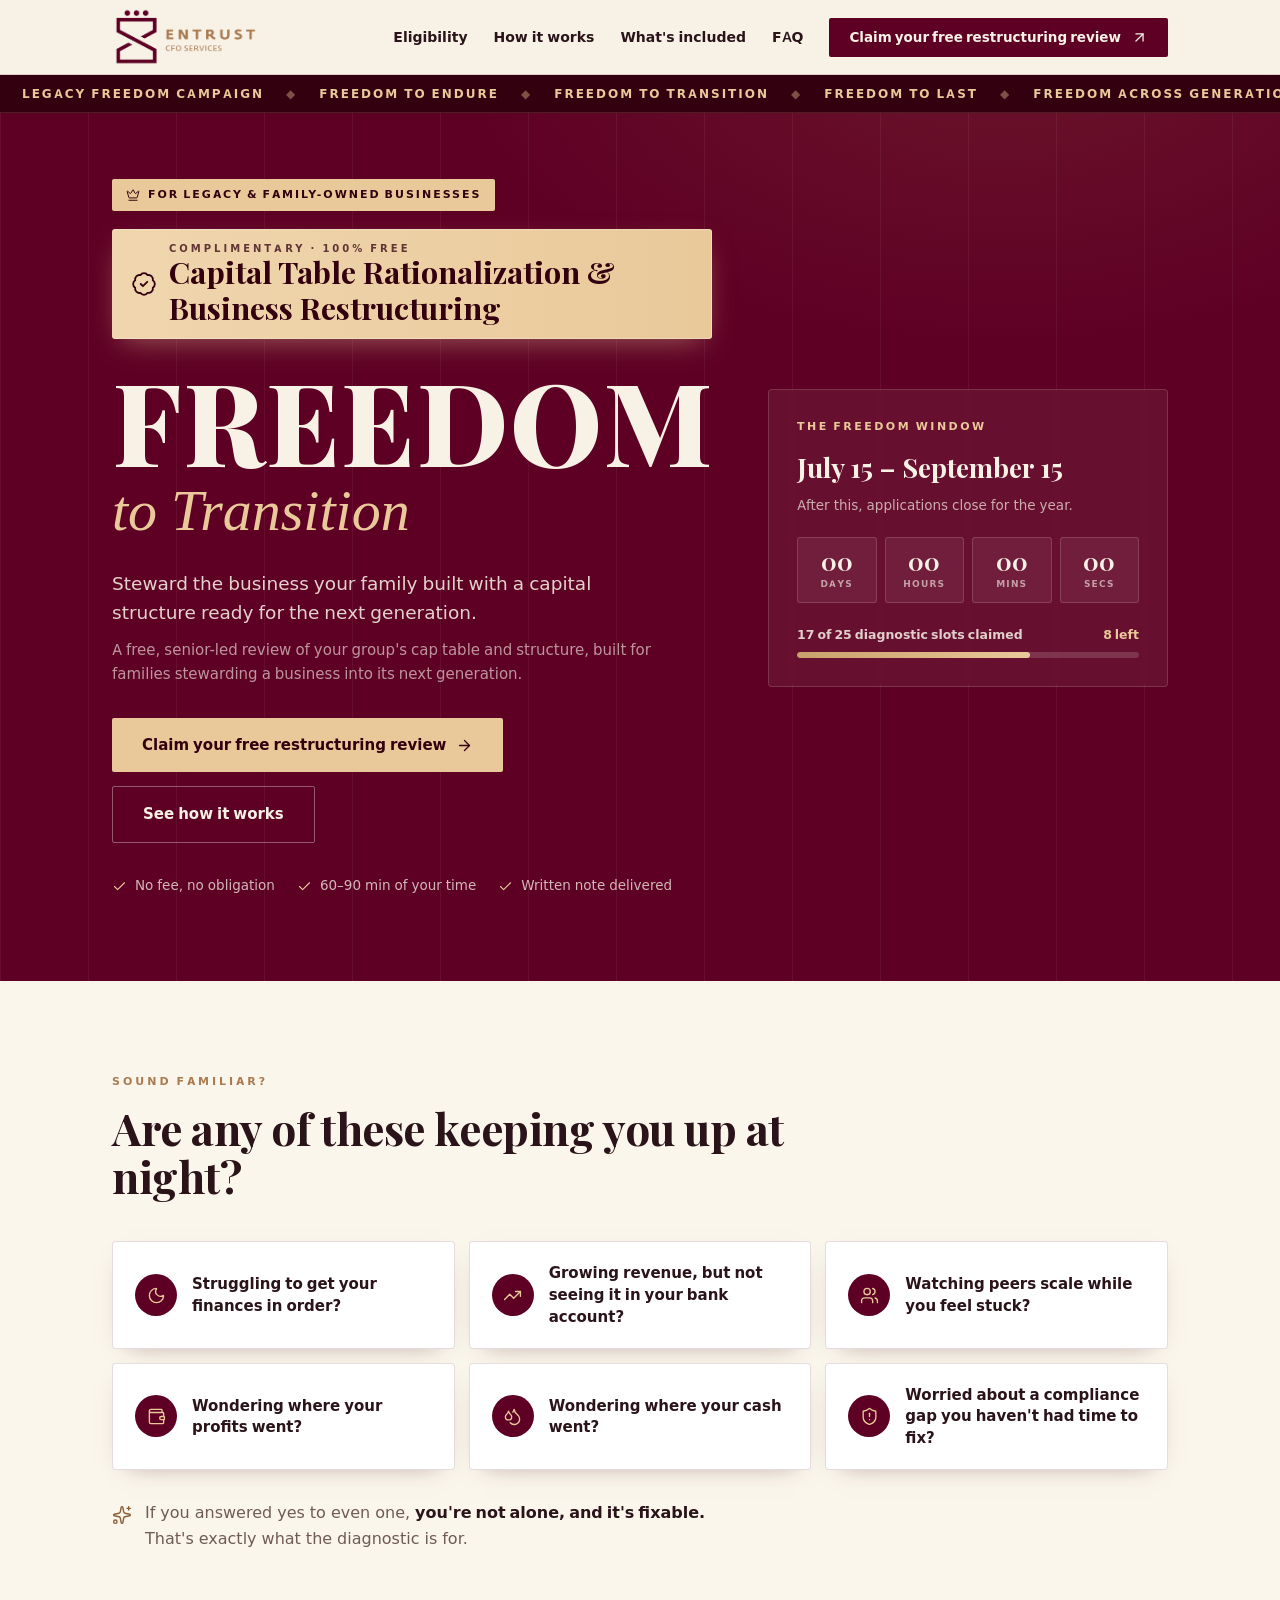
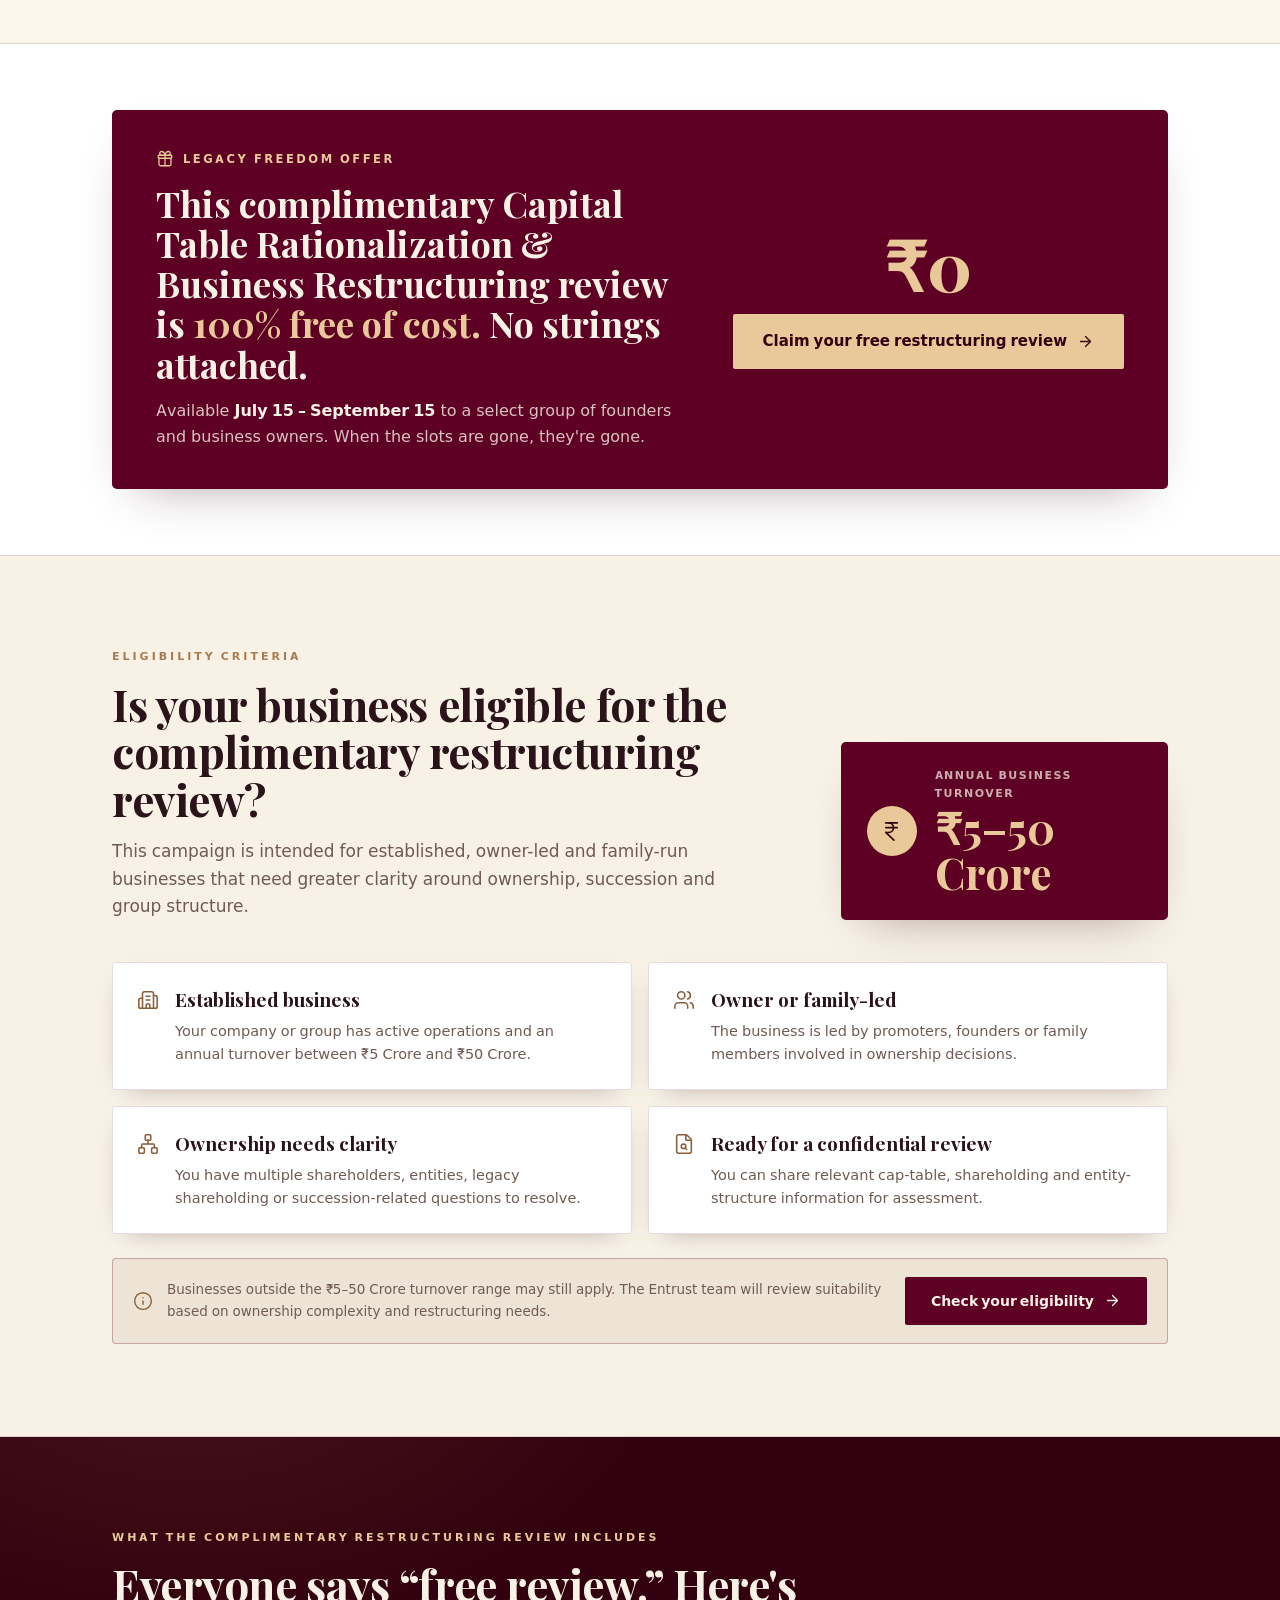
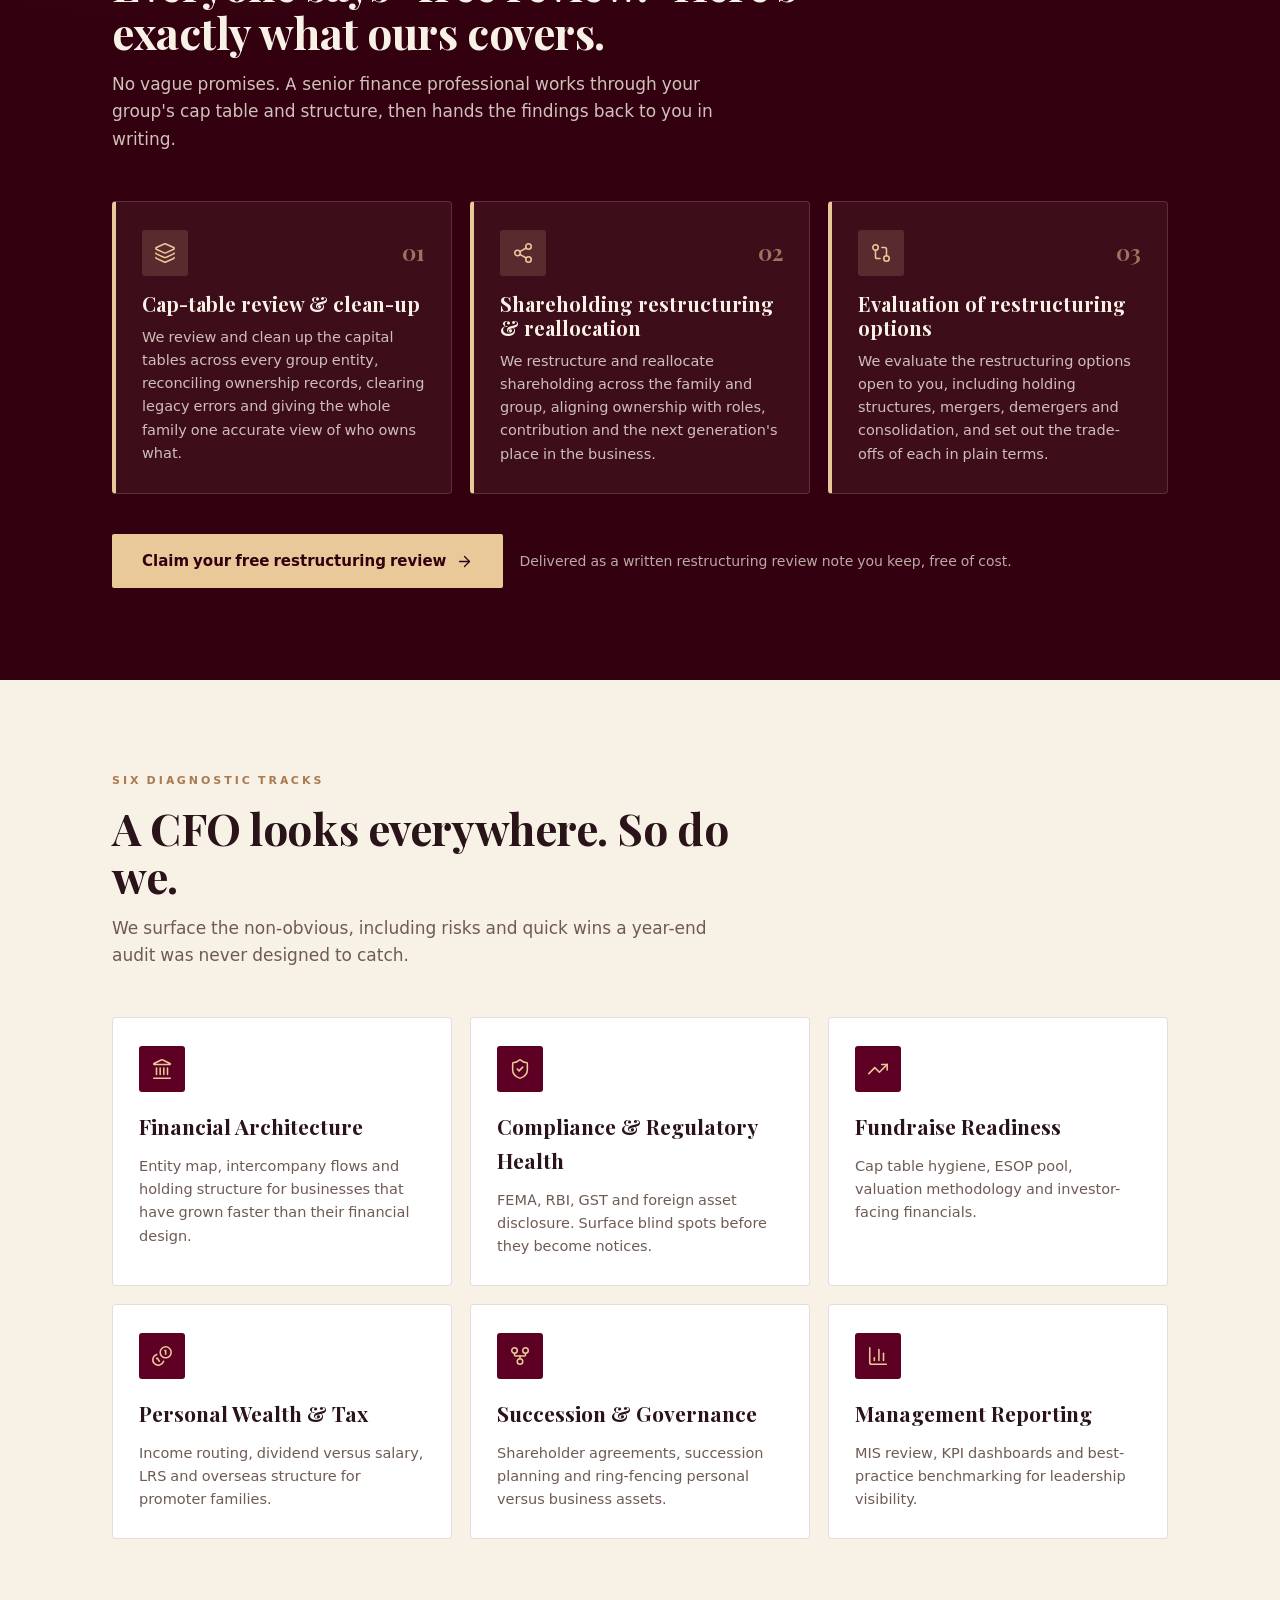
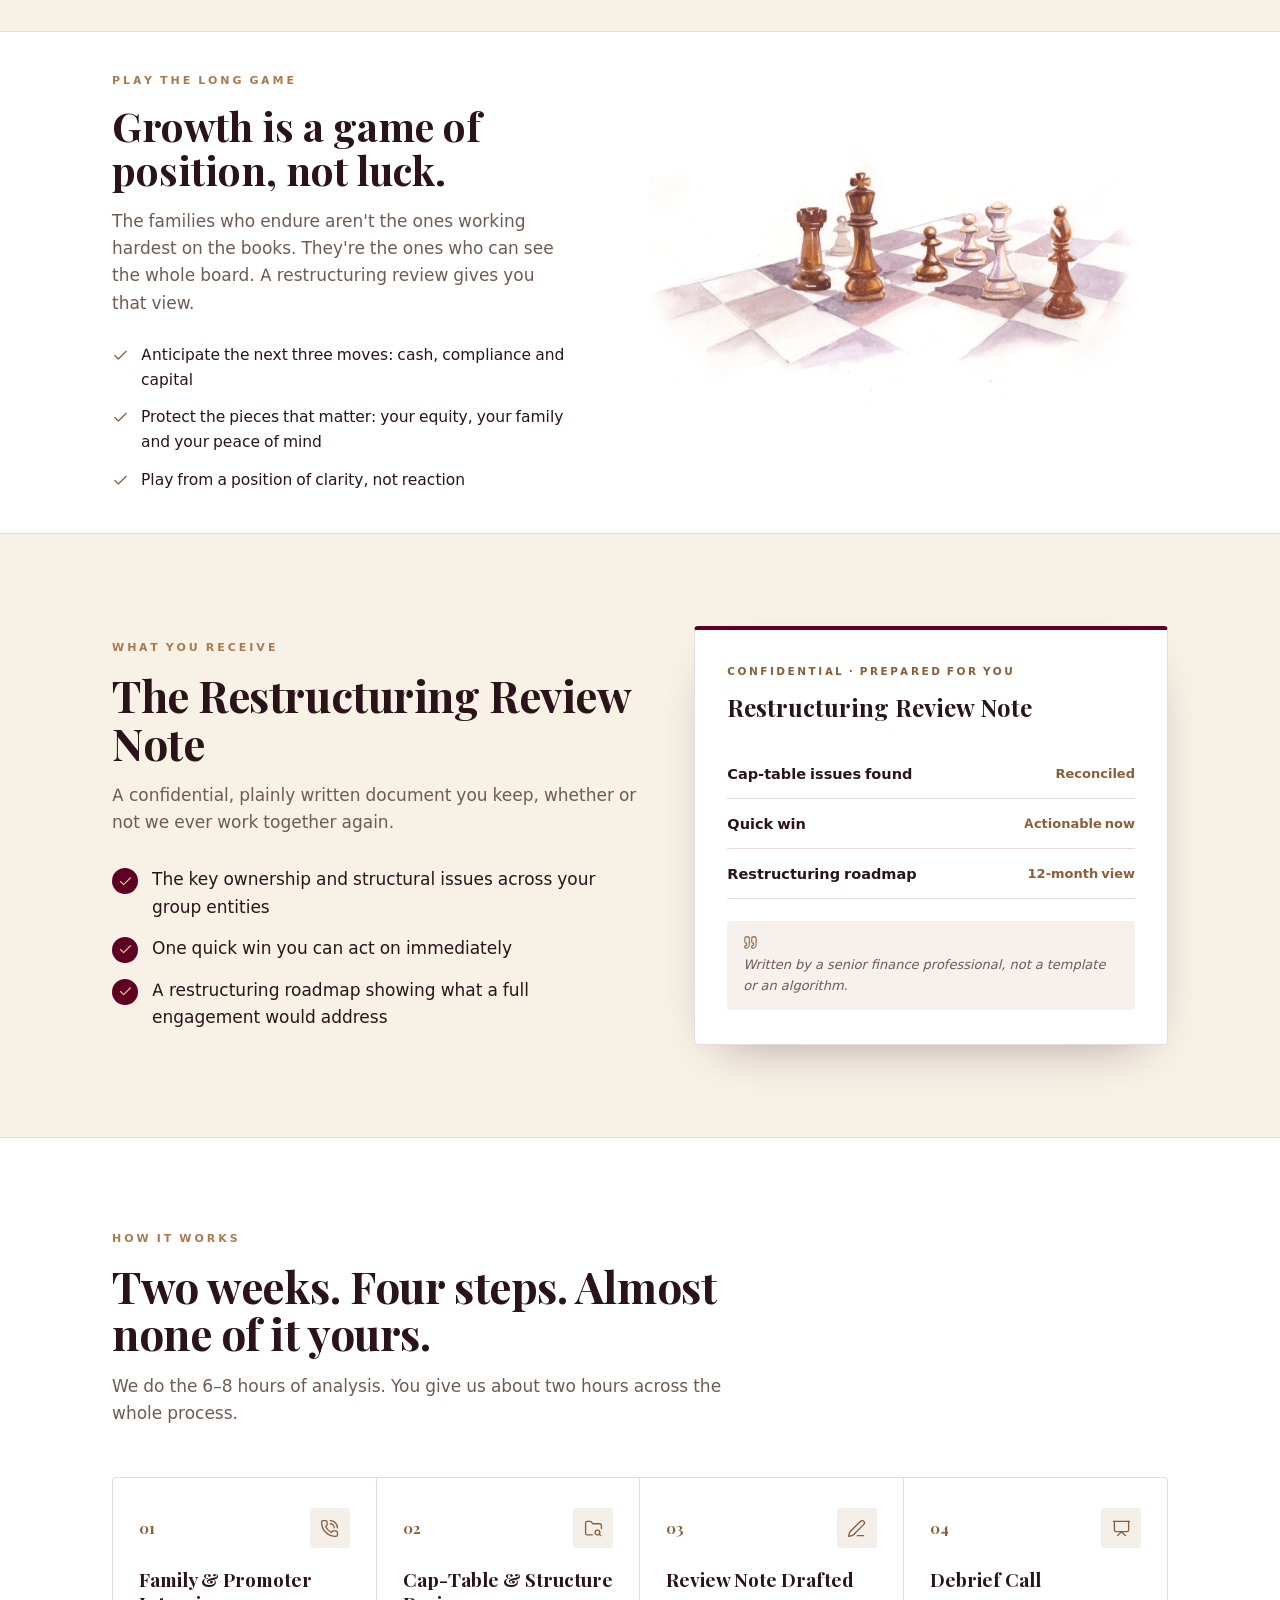
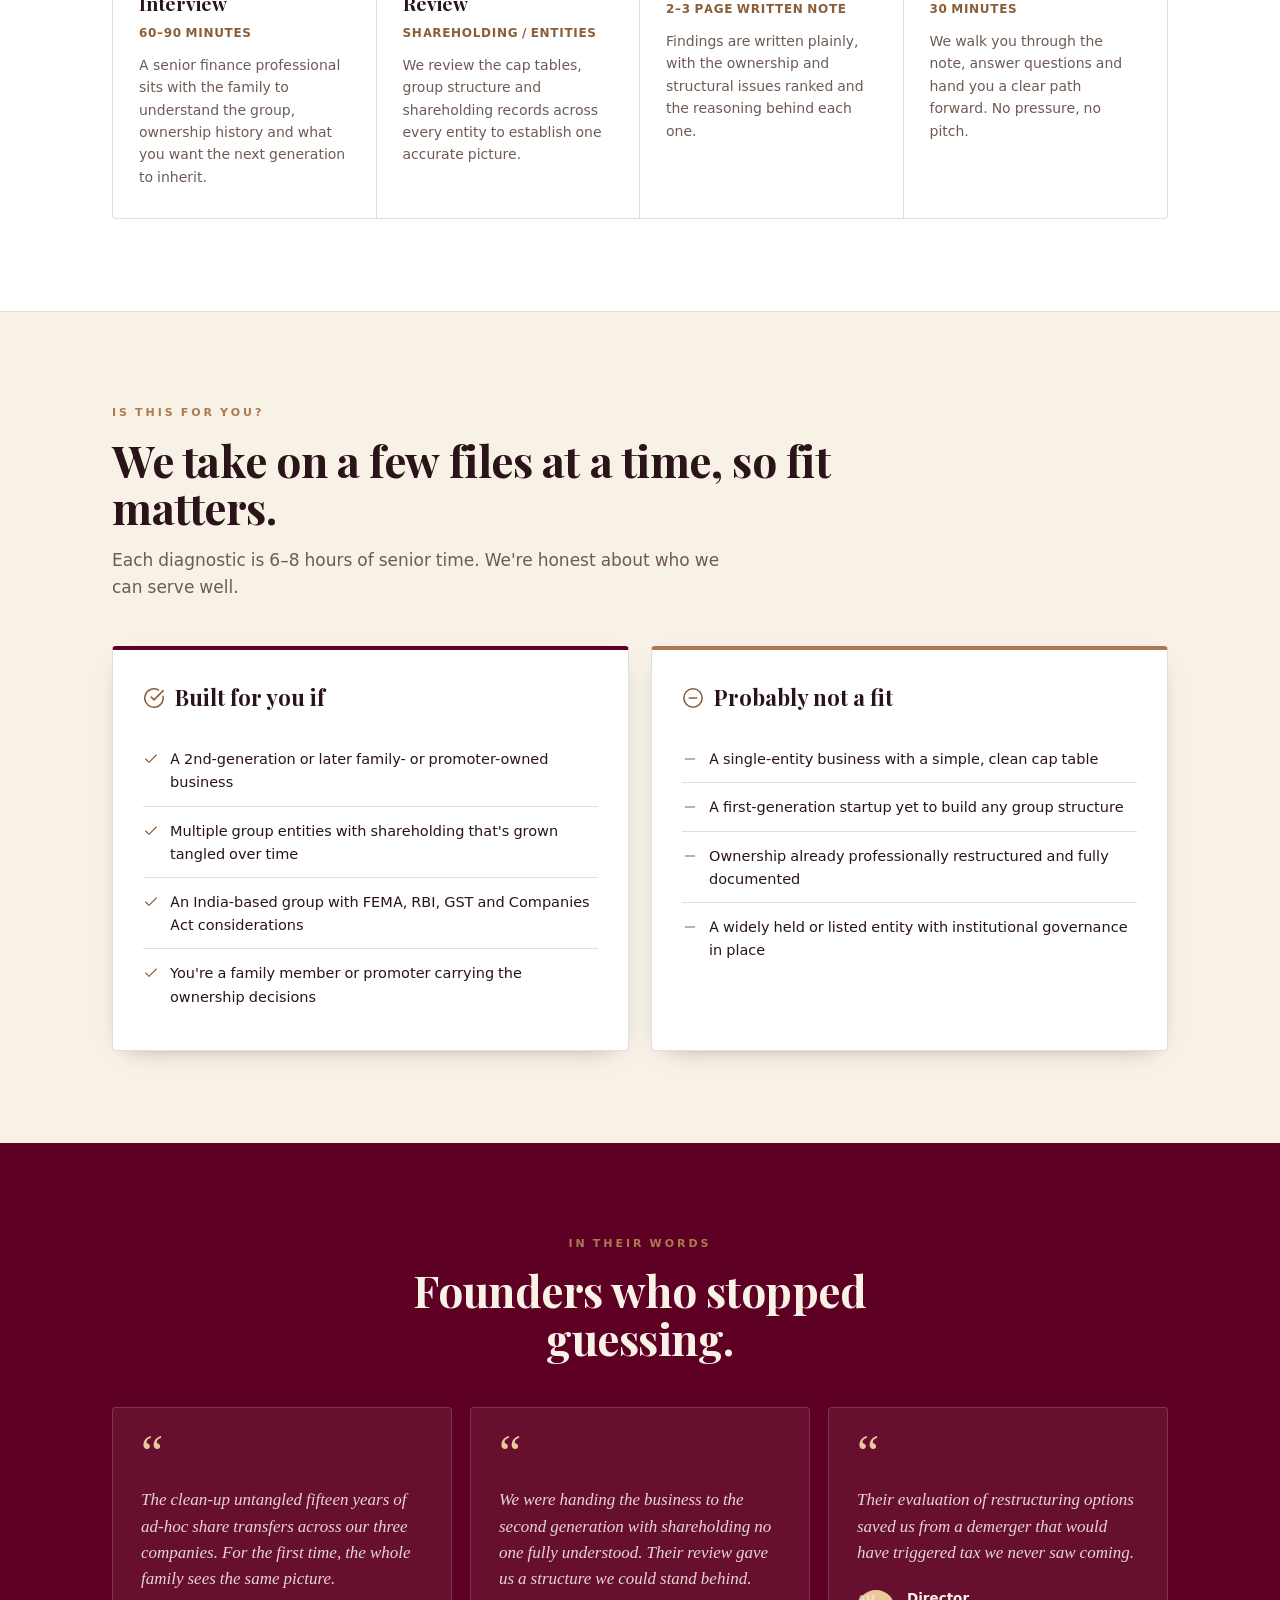
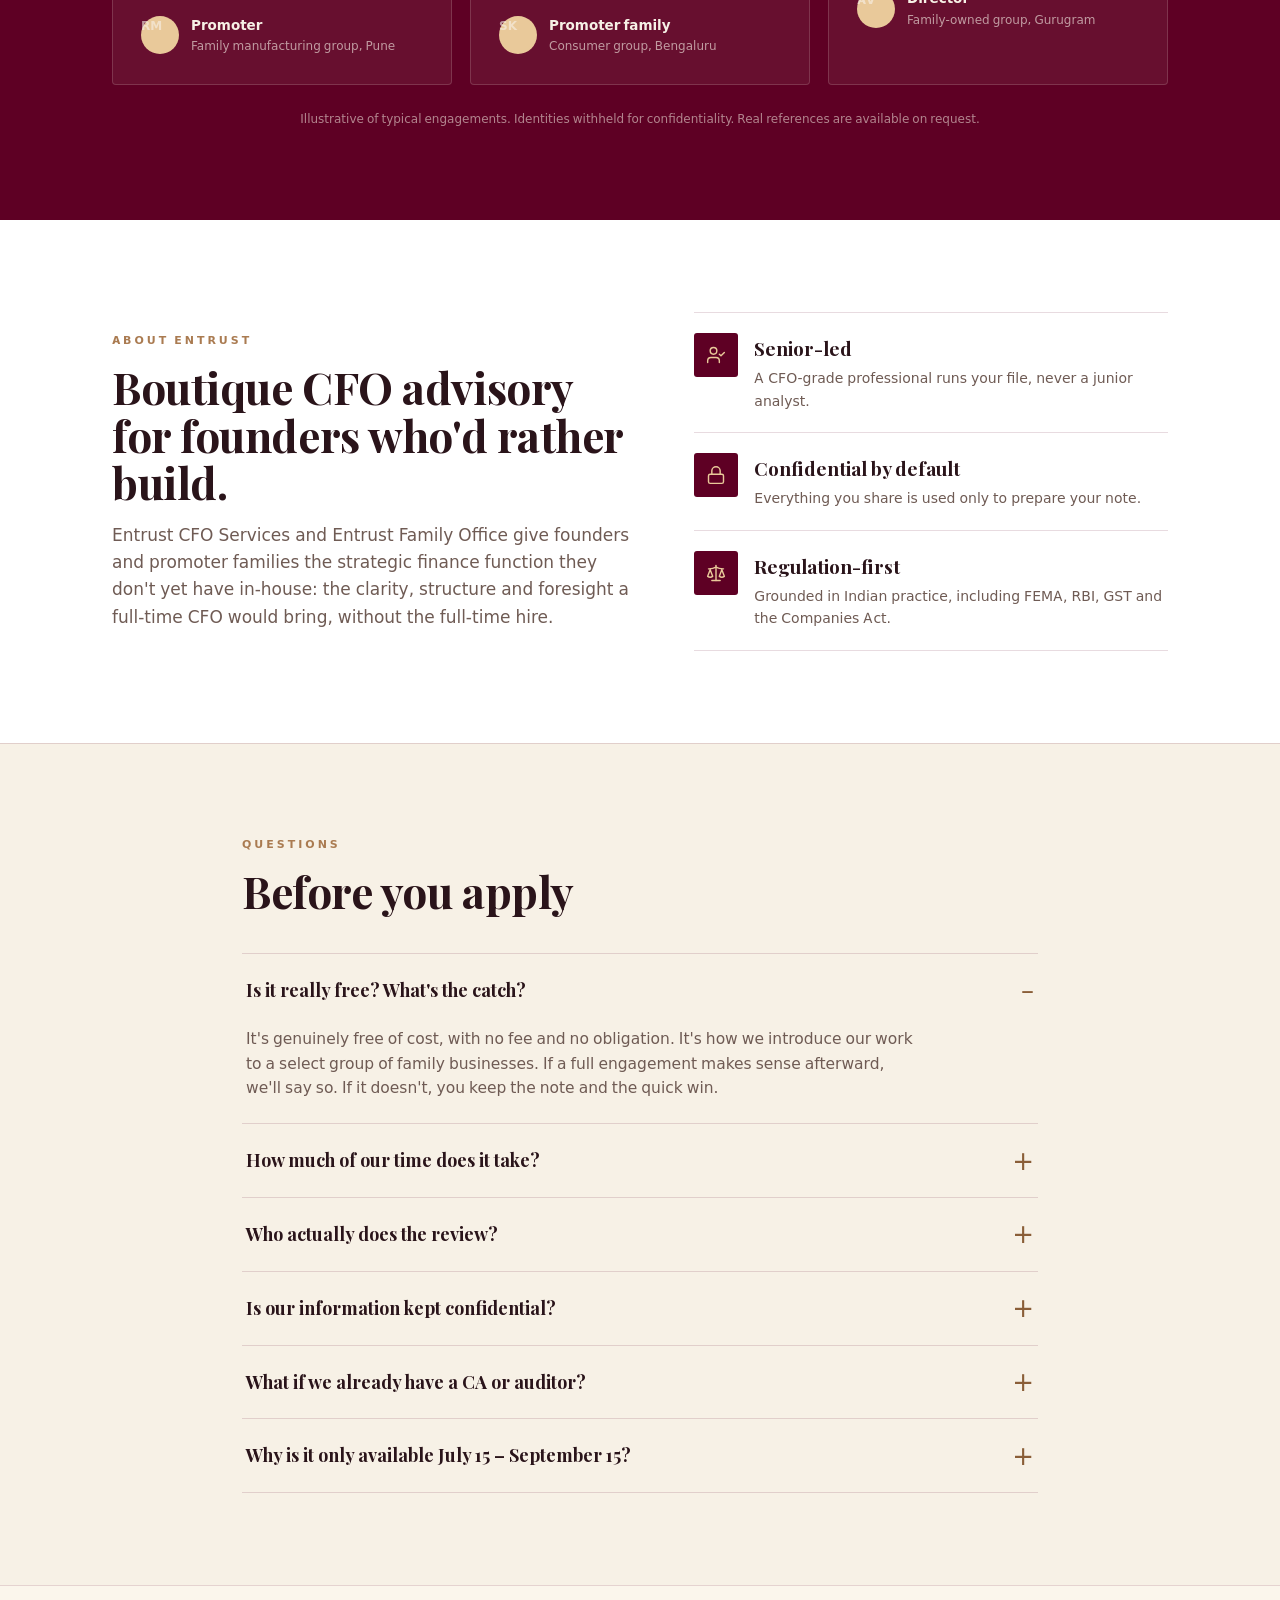
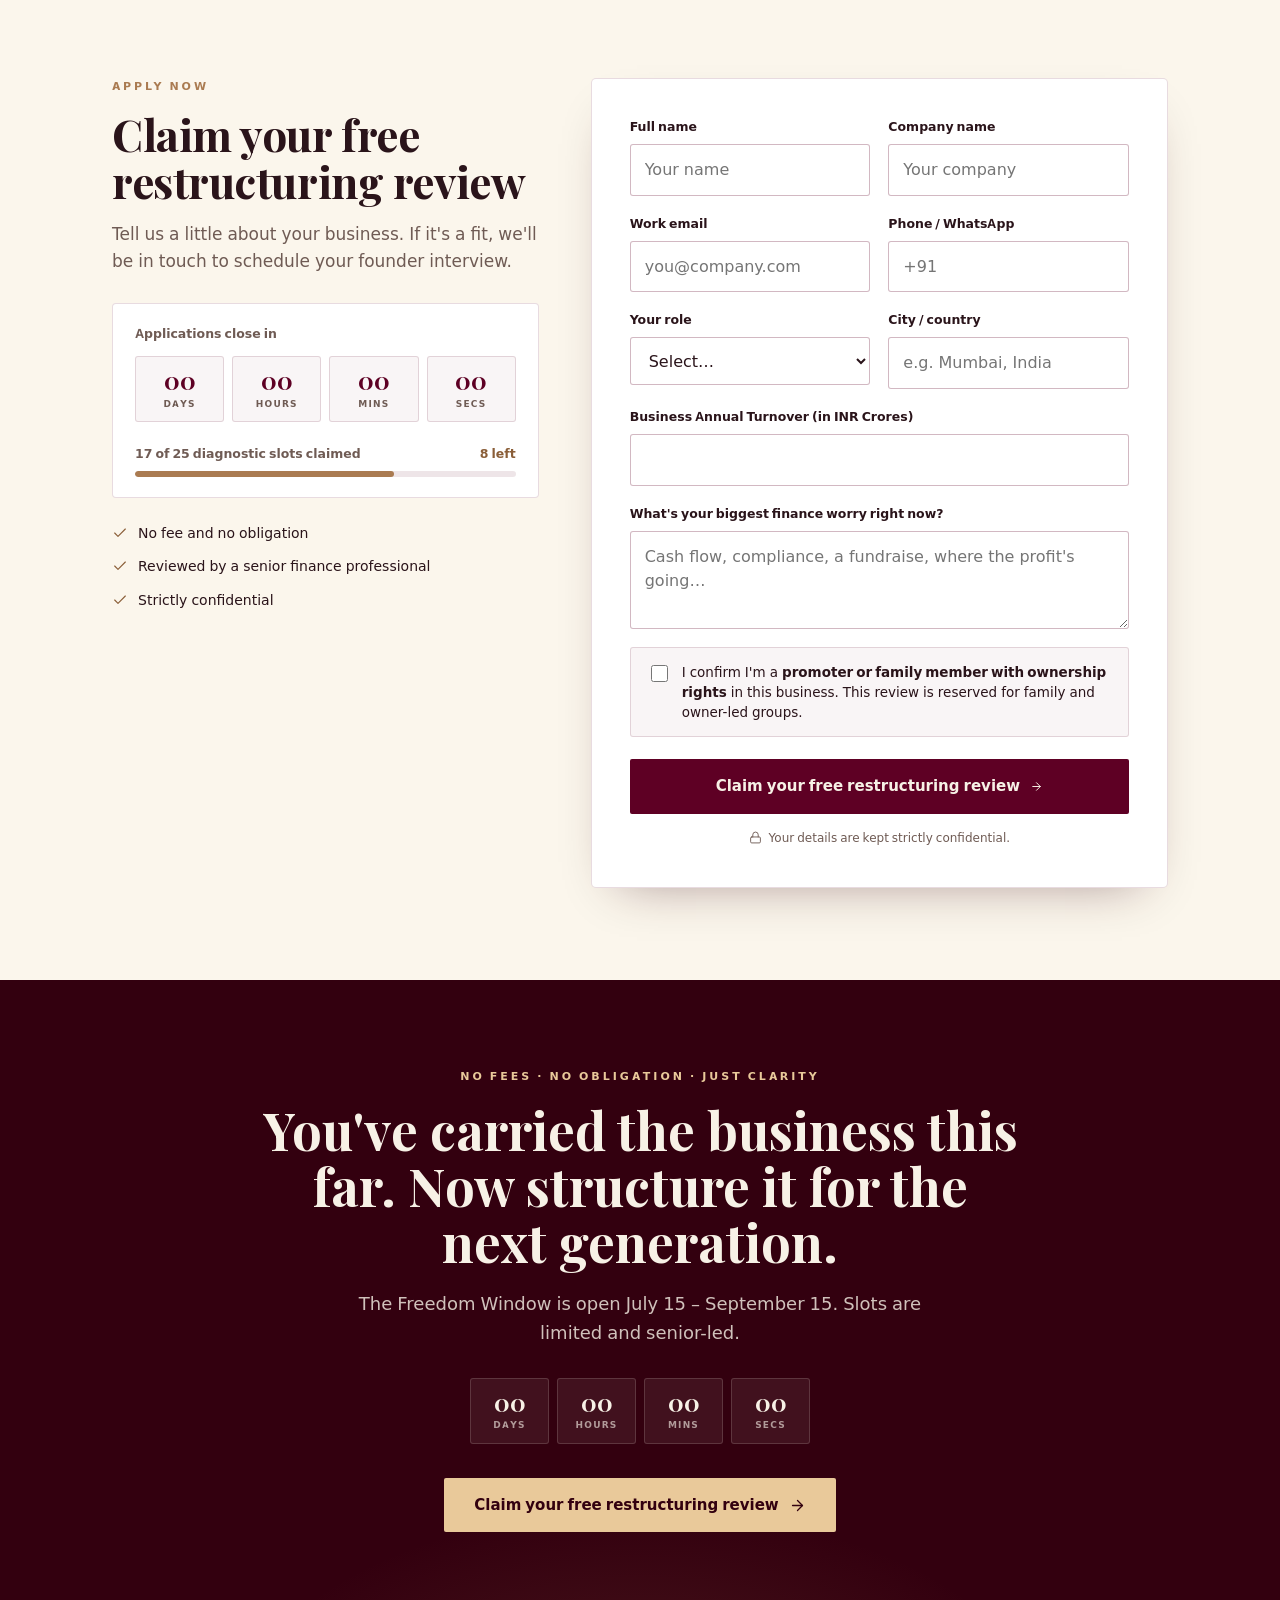
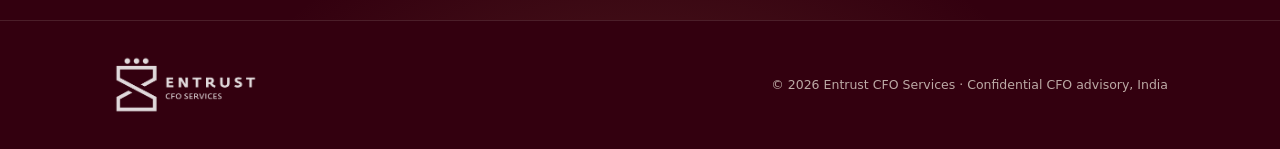
==== commit 8b74c493: "Add files via upload" ====
--- a/legacy-restructuring-conversion/index.html
+++ b/legacy-restructuring-conversion/index.html
@@ -1,14 +1,17 @@
 <!DOCTYPE html>
 <html lang="en">
+
 <head>
   <meta charset="UTF-8">
   <meta name="viewport" content="width=device-width, initial-scale=1.0">
-  <meta name="description" content="A complimentary capital table rationalization and business restructuring review for legacy and family-owned businesses.">
+  <meta name="description"
+    content="A complimentary capital table rationalization and business restructuring review for legacy and family-owned businesses.">
   <title>Legacy Restructuring Campaign | Entrust CFO Services</title>
   <link rel="stylesheet" href="styles.css">
   <script src="assets/lucide.js" defer></script>
   <script src="script.js" defer></script>
 </head>
+
 <body>
   <nav class="site-nav" aria-label="Main navigation">
     <div class="wrap nav-inner">
@@ -16,20 +19,25 @@
         <img src="assets/entrust-logo.png" class="brand-logo" alt="Entrust CFO Services">
       </a>
       <div class="desktop-nav">
+        <a href="#eligibility">Eligibility</a>
         <a href="#how">How it works</a>
         <a href="#included">What's included</a>
         <a href="#faq">FAQ</a>
-        <a href="#apply" class="btn btn-maroon btn-small">Claim your free restructuring review <i data-lucide="arrow-up-right"></i></a>
-      </div>
-      <button class="menu-button" id="menuButton" type="button" aria-label="Open menu" aria-expanded="false" aria-controls="mobileNav">
+        <a href="#apply" class="btn btn-maroon btn-small">Claim your free restructuring review <i
+            data-lucide="arrow-up-right"></i></a>
+      </div>
+      <button class="menu-button" id="menuButton" type="button" aria-label="Open menu" aria-expanded="false"
+        aria-controls="mobileNav">
         <i data-lucide="menu"></i>
       </button>
     </div>
     <div class="mobile-nav" id="mobileNav" hidden>
+      <a href="#eligibility">Eligibility</a>
       <a href="#how">How it works</a>
       <a href="#included">What's included</a>
       <a href="#faq">FAQ</a>
-      <a href="#apply" class="btn btn-maroon">Claim your free restructuring review <i data-lucide="arrow-up-right"></i></a>
+      <a href="#apply" class="btn btn-maroon">Claim your free restructuring review <i
+          data-lucide="arrow-up-right"></i></a>
     </div>
   </nav>
 
@@ -58,11 +66,14 @@
             <span id="rotatingWord">to Endure</span>
           </div>
 
-          <p class="hero-lede">Steward the business your family built with a capital structure ready for the next generation.</p>
-          <p class="hero-support">A free, senior-led review of your group's cap table and structure, built for families stewarding a business into its next generation.</p>
+          <p class="hero-lede">Steward the business your family built with a capital structure ready for the next
+            generation.</p>
+          <p class="hero-support">A free, senior-led review of your group's cap table and structure, built for families
+            stewarding a business into its next generation.</p>
 
           <div class="hero-actions">
-            <a href="#apply" class="btn btn-gold btn-large">Claim your free restructuring review <i data-lucide="arrow-right"></i></a>
+            <a href="#apply" class="btn btn-gold btn-large">Claim your free restructuring review <i
+                data-lucide="arrow-right"></i></a>
             <a href="#how" class="btn btn-outline-light btn-large">See how it works</a>
           </div>
 
@@ -93,23 +104,83 @@
         <div class="pain-grid" id="painGrid"></div>
         <div class="pain-note">
           <i data-lucide="sparkles"></i>
-          <p>If you answered yes to even one, <strong>you're not alone, and it's fixable.</strong><br>That's exactly what the diagnostic is for.</p>
-        </div>
-      </div>
-    </section>
-
-    <section class="section-tight offer-section">
+          <p>If you answered yes to even one, <strong>you're not alone, and it's fixable.</strong><br>That's exactly
+            what the diagnostic is for.</p>
+        </div>
+      </div>
+    </section>
+
+    <section class="section-tight offer-section" style="background-color: #fff;">
       <div class="wrap">
         <div class="offer-panel">
           <div>
             <p class="offer-kicker"><i data-lucide="gift"></i> Legacy Freedom Offer</p>
-            <h2 class="serif">This complimentary Capital Table Rationalization &amp; Business Restructuring review is <span>100% free of cost.</span> No strings attached.</h2>
-            <p>Available <strong>July 15 – September 15</strong> to a select group of founders and business owners. When the slots are gone, they're gone.</p>
+            <h2 class="serif">This complimentary Capital Table Rationalization &amp; Business Restructuring review is
+              <span>100% free of cost.</span> No strings attached.</h2>
+            <p>Available <strong>July 15 – September 15</strong> to a select group of founders and business owners. When
+              the slots are gone, they're gone.</p>
           </div>
           <div class="offer-price">
             <div class="serif">₹0</div>
-            <a href="#apply" class="btn btn-gold btn-large">Claim your free restructuring review <i data-lucide="arrow-right"></i></a>
-          </div>
+            <a href="#apply" class="btn btn-gold btn-large">Claim your free restructuring review <i
+                data-lucide="arrow-right"></i></a>
+          </div>
+        </div>
+      </div>
+    </section>
+
+    <section class="section eligibility-section" id="eligibility">
+      <div class="wrap">
+        <div class="eligibility-layout">
+          <div class="section-heading wide">
+            <p class="eyebrow">Eligibility criteria</p>
+            <h2 class="serif">Is your business eligible for the complimentary restructuring review?</h2>
+            <p class="section-sub">This campaign is intended for established, owner-led and family-run businesses that
+              need greater clarity around ownership, succession and group structure.</p>
+          </div>
+
+          <div class="turnover-highlight" aria-label="Annual turnover eligibility">
+            <span class="turnover-icon"><i data-lucide="indian-rupee"></i></span>
+            <div>
+              <span>Annual business turnover</span>
+              <strong class="serif">₹5–50 Crore</strong>
+            </div>
+          </div>
+        </div>
+
+        <div class="eligibility-grid">
+          <article class="eligibility-card">
+            <i data-lucide="building-2"></i>
+            <div><strong>Established business</strong>
+              <p>Your company or group has active operations and an annual turnover between ₹5 Crore and ₹50 Crore.</p>
+            </div>
+          </article>
+          <article class="eligibility-card">
+            <i data-lucide="users"></i>
+            <div><strong>Owner or family-led</strong>
+              <p>The business is led by promoters, founders or family members involved in ownership decisions.</p>
+            </div>
+          </article>
+          <article class="eligibility-card">
+            <i data-lucide="network"></i>
+            <div><strong>Ownership needs clarity</strong>
+              <p>You have multiple shareholders, entities, legacy shareholding or succession-related questions to
+                resolve.</p>
+            </div>
+          </article>
+          <article class="eligibility-card">
+            <i data-lucide="file-search"></i>
+            <div><strong>Ready for a confidential review</strong>
+              <p>You can share relevant cap-table, shareholding and entity-structure information for assessment.</p>
+            </div>
+          </article>
+        </div>
+
+        <div class="eligibility-note">
+          <i data-lucide="info"></i>
+          <p>Businesses outside the ₹5–50 Crore turnover range may still apply. The Entrust team will review suitability
+            based on ownership complexity and restructuring needs.</p>
+          <a href="#apply" class="btn btn-maroon">Check your eligibility <i data-lucide="arrow-right"></i></a>
         </div>
       </div>
     </section>
@@ -120,11 +191,13 @@
         <div class="section-heading wide">
           <p class="eyebrow light">What the complimentary restructuring review includes</p>
           <h2 class="serif light-text">Everyone says “free review.” Here's exactly what ours covers.</h2>
-          <p class="section-sub light-muted">No vague promises. A senior finance professional works through your group's cap table and structure, then hands the findings back to you in writing.</p>
+          <p class="section-sub light-muted">No vague promises. A senior finance professional works through your group's
+            cap table and structure, then hands the findings back to you in writing.</p>
         </div>
         <div class="included-grid" id="includedGrid"></div>
         <div class="section-cta-row">
-          <a href="#apply" class="btn btn-gold btn-large">Claim your free restructuring review <i data-lucide="arrow-right"></i></a>
+          <a href="#apply" class="btn btn-gold btn-large">Claim your free restructuring review <i
+              data-lucide="arrow-right"></i></a>
           <span>Delivered as a written restructuring review note you keep, free of cost.</span>
         </div>
       </div>
@@ -135,7 +208,8 @@
         <div class="section-heading">
           <p class="eyebrow">Six diagnostic tracks</p>
           <h2 class="serif">A CFO looks everywhere. So do we.</h2>
-          <p class="section-sub">We surface the non-obvious, including risks and quick wins a year-end audit was never designed to catch.</p>
+          <p class="section-sub">We surface the non-obvious, including risks and quick wins a year-end audit was never
+            designed to catch.</p>
         </div>
         <div class="tracks-grid" id="tracksGrid"></div>
       </div>
@@ -146,7 +220,8 @@
         <div>
           <p class="eyebrow">Play the long game</p>
           <h2 class="serif">Growth is a game of position, not luck.</h2>
-          <p class="section-sub">The families who endure aren't the ones working hardest on the books. They're the ones who can see the whole board. A restructuring review gives you that view.</p>
+          <p class="section-sub">The families who endure aren't the ones working hardest on the books. They're the ones
+            who can see the whole board. A restructuring review gives you that view.</p>
           <div class="strategy-points" id="strategyPoints"></div>
         </div>
         <figure>
@@ -160,14 +235,16 @@
         <div>
           <p class="eyebrow">What you receive</p>
           <h2 class="serif section-title">The Restructuring Review Note</h2>
-          <p class="section-sub">A confidential, plainly written document you keep, whether or not we ever work together again.</p>
+          <p class="section-sub">A confidential, plainly written document you keep, whether or not we ever work together
+            again.</p>
           <div class="receive-list" id="receiveList"></div>
         </div>
         <div class="review-note-card">
           <p class="document-label">Confidential · Prepared for you</p>
           <h3 class="serif">Restructuring Review Note</h3>
           <div id="deliveryRows"></div>
-          <blockquote><i data-lucide="quote"></i> Written by a senior finance professional, not a template or an algorithm.</blockquote>
+          <blockquote><i data-lucide="quote"></i> Written by a senior finance professional, not a template or an
+            algorithm.</blockquote>
         </div>
       </div>
     </section>
@@ -177,7 +254,8 @@
         <div class="section-heading">
           <p class="eyebrow">How it works</p>
           <h2 class="serif">Two weeks. Four steps. Almost none of it yours.</h2>
-          <p class="section-sub">We do the 6–8 hours of analysis. You give us about two hours across the whole process.</p>
+          <p class="section-sub">We do the 6–8 hours of analysis. You give us about two hours across the whole process.
+          </p>
         </div>
         <div class="steps-grid" id="stepsGrid"></div>
       </div>
@@ -188,7 +266,8 @@
         <div class="section-heading wide">
           <p class="eyebrow">Is this for you?</p>
           <h2 class="serif">We take on a few files at a time, so fit matters.</h2>
-          <p class="section-sub">Each diagnostic is 6–8 hours of senior time. We're honest about who we can serve well.</p>
+          <p class="section-sub">Each diagnostic is 6–8 hours of senior time. We're honest about who we can serve well.
+          </p>
         </div>
         <div class="fit-grid">
           <div class="fit-card positive">
@@ -210,7 +289,8 @@
           <h2 class="serif">Founders who stopped guessing.</h2>
         </div>
         <div class="testimonials-grid" id="testimonialsGrid"></div>
-        <p class="testimonial-disclaimer">Illustrative of typical engagements. Identities withheld for confidentiality. Real references are available on request.</p>
+        <p class="testimonial-disclaimer">Illustrative of typical engagements. Identities withheld for confidentiality.
+          Real references are available on request.</p>
       </div>
     </section>
 
@@ -219,7 +299,9 @@
         <div>
           <p class="eyebrow">About Entrust</p>
           <h2 class="serif section-title">Boutique CFO advisory for founders who'd rather build.</h2>
-          <p class="section-sub">Entrust CFO Services and Entrust Family Office give founders and promoter families the strategic finance function they don't yet have in-house: the clarity, structure and foresight a full-time CFO would bring, without the full-time hire.</p>
+          <p class="section-sub">Entrust CFO Services and Entrust Family Office give founders and promoter families the
+            strategic finance function they don't yet have in-house: the clarity, structure and foresight a full-time
+            CFO would bring, without the full-time hire.</p>
         </div>
         <div class="about-stats" id="aboutStats"></div>
       </div>
@@ -240,7 +322,8 @@
         <aside class="apply-side">
           <p class="eyebrow">Apply now</p>
           <h2 class="serif section-title">Claim your free restructuring review</h2>
-          <p class="section-sub">Tell us a little about your business. If it's a fit, we'll be in touch to schedule your founder interview.</p>
+          <p class="section-sub">Tell us a little about your business. If it's a fit, we'll be in touch to schedule your
+            founder interview.</p>
           <div class="apply-countdown-card">
             <p>Applications close in</p>
             <div class="countdown" data-countdown></div>
@@ -258,14 +341,17 @@
           <div class="success-state" id="successState" hidden>
             <div class="success-icon"><i data-lucide="check"></i></div>
             <h3 class="serif">Application received</h3>
-            <p>Thank you. If your business is a fit for this round, a member of the Entrust team will reach out within 2 business days to schedule your founder interview.</p>
+            <p>Thank you. If your business is a fit for this round, a member of the Entrust team will reach out within 2
+              business days to schedule your founder interview.</p>
             <button class="btn btn-ghost" type="button" id="submitAnother">Submit another</button>
           </div>
 
           <form class="application-form" id="applicationForm" novalidate>
             <label><span>Full name</span><input type="text" name="fullName" placeholder="Your name" required></label>
-            <label><span>Company name</span><input type="text" name="company" placeholder="Your company" required></label>
-            <label><span>Work email</span><input type="email" name="email" placeholder="you@company.com" required></label>
+            <label><span>Company name</span><input type="text" name="company" placeholder="Your company"
+                required></label>
+            <label><span>Work email</span><input type="email" name="email" placeholder="you@company.com"
+                required></label>
             <label><span>Phone / WhatsApp</span><input type="tel" name="phone" placeholder="+91 " required></label>
             <label><span>Your role</span>
               <select name="role" id="roleSelect" required>
@@ -277,12 +363,22 @@
                 <option>Other</option>
               </select>
             </label>
-            <label><span>City / country</span><input type="text" name="city" placeholder="e.g. Mumbai, India" required></label>
-            <div class="role-notice" id="roleNotice" hidden><i data-lucide="info"></i><span>This diagnostic is designed for founders and promoters running finance themselves. You're welcome to apply, but priority goes to owner-led businesses without a dedicated finance function.</span></div>
-            <label class="full-field"><span>What's your biggest finance worry right now?</span><textarea name="worry" rows="3" placeholder="Cash flow, compliance, a fundraise, where the profit's going…"></textarea></label>
-            <label class="attestation full-field"><input type="checkbox" name="attest" required><span>I confirm I'm a <strong>promoter or family member with ownership rights</strong> in this business. This review is reserved for family and owner-led groups.</span></label>
+            <label><span>City / country</span><input type="text" name="city" placeholder="e.g. Mumbai, India"
+                required></label>
+            <label class="full-field"><span class="u-179">Business Annual Turnover (in INR Crores)</span>
+              <input name="city" min="5" required="">
+            </label>
+            <div class="role-notice" id="roleNotice" hidden><i data-lucide="info"></i><span>This diagnostic is designed
+                for founders and promoters running finance themselves. You're welcome to apply, but priority goes to
+                owner-led businesses without a dedicated finance function.</span></div>
+            <label class="full-field"><span>What's your biggest finance worry right now?</span><textarea name="worry"
+                rows="3" placeholder="Cash flow, compliance, a fundraise, where the profit's going…"></textarea></label>
+            <label class="attestation full-field"><input type="checkbox" name="attest" required><span>I confirm I'm a
+                <strong>promoter or family member with ownership rights</strong> in this business. This review is
+                reserved for family and owner-led groups.</span></label>
             <div class="form-submit full-field">
-              <button class="btn btn-primary btn-large" type="submit">Claim your free restructuring review <i data-lucide="arrow-right"></i></button>
+              <button class="btn btn-primary btn-large" type="submit">Claim your free restructuring review <i
+                  data-lucide="arrow-right"></i></button>
               <p><i data-lucide="lock"></i> Your details are kept strictly confidential.</p>
             </div>
           </form>
@@ -297,7 +393,8 @@
         <h2 class="serif">You've carried the business this far. Now structure it for the next generation.</h2>
         <p>The Freedom Window is open July 15 – September 15. Slots are limited and senior-led.</p>
         <div class="countdown countdown-light centered" data-countdown></div>
-        <a href="#apply" class="btn btn-gold btn-large">Claim your free restructuring review <i data-lucide="arrow-right"></i></a>
+        <a href="#apply" class="btn btn-gold btn-large">Claim your free restructuring review <i
+            data-lucide="arrow-right"></i></a>
       </div>
     </section>
   </main>
@@ -305,8 +402,9 @@
   <footer class="site-footer">
     <div class="wrap footer-inner">
       <img src="assets/entrust-logo.png" alt="Entrust CFO Services">
-      <p>© 2026 Entrust CFO Services · Entrust Family Office · Confidential CFO advisory, India</p>
+      <p>© 2026 Entrust CFO Services · Confidential CFO advisory, India</p>
     </div>
   </footer>
 </body>
-</html>
+
+</html>
--- a/legacy-restructuring-conversion/styles.css
+++ b/legacy-restructuring-conversion/styles.css
@@ -114,7 +114,7 @@
   backdrop-filter: blur(10px);
 }
 .nav-inner { min-height: 74px; display: flex; align-items: center; justify-content: space-between; }
-.brand-logo { display: block; width: auto; height: 38px; }
+.brand-logo { display: block; width: auto; height: 60px; }
 .desktop-nav { display: flex; align-items: center; gap: 26px; }
 .desktop-nav > a:not(.btn), .mobile-nav > a:not(.btn) { font-size: 14px; font-weight: 550; }
 .desktop-nav > a:not(.btn):hover { color: var(--maroon); }
@@ -154,7 +154,7 @@
 .offer-badge > svg { width: 26px; height: 26px; flex: 0 0 auto; }
 .offer-badge div { display: flex; flex-direction: column; line-height: 1.15; }
 .offer-badge span { font-size: 10px; font-weight: 800; letter-spacing: 3px; text-transform: uppercase; opacity: .75; }
-.offer-badge strong { font-family: 'Playfair Display', Georgia, serif; font-size: clamp(18px, 2.4vw, 24px); line-height: 1.15; }
+.offer-badge strong { font-family: 'Playfair Display', Georgia, serif; font-size: clamp(18px, 2.4vw, 32px); line-height: 1.15; }
 .freedom-heading { margin-top: 27px; line-height: .92; }
 .freedom-heading > div { font-size: clamp(48px, 9vw, 120px); font-weight: 800; letter-spacing: .01em; }
 .freedom-heading span { display: inline-block; min-height: 1.08em; margin-top: 8px; color: var(--gold-light); font-size: clamp(28px, 4.6vw, 58px); font-style: italic; font-weight: 500; transition: opacity .25s ease, transform .25s ease; }
@@ -207,6 +207,24 @@
 .offer-price > div { color: var(--gold-light); font-size: 68px; font-weight: 800; line-height: 1; }
 .offer-price .btn { margin-top: 16px; }
 
+.eligibility-section { background: var(--cream); border-block: 1px solid var(--line); }
+.eligibility-layout { display: grid; grid-template-columns: minmax(0, 1.15fr) minmax(270px, .55fr); gap: 44px; align-items: end; }
+.turnover-highlight { display: flex; align-items: center; gap: 18px; padding: 25px 26px; color: var(--cream); background: var(--maroon); border-radius: 5px; box-shadow: var(--shadow); }
+.turnover-icon { display: grid; place-items: center; width: 50px; height: 50px; flex: 0 0 auto; color: var(--maroon-900); background: var(--gold-light); border-radius: 50%; }
+.turnover-icon svg { width: 23px; height: 23px; }
+.turnover-highlight div { display: flex; flex-direction: column; }
+.turnover-highlight div > span { color: rgba(247, 241, 230, .72); font-size: 11px; font-weight: 750; letter-spacing: 1.5px; text-transform: uppercase; }
+.turnover-highlight strong { margin-top: 2px; color: var(--gold-light); font-size: clamp(31px, 4vw, 43px); line-height: 1.05; }
+.eligibility-grid { display: grid; grid-template-columns: repeat(2, minmax(0, 1fr)); gap: 16px; margin-top: 42px; }
+.eligibility-card { display: flex; align-items: flex-start; gap: 16px; padding: 24px; background: var(--panel); border: 1px solid var(--line); border-radius: 4px; box-shadow: var(--shadow-sm); }
+.eligibility-card > svg { width: 22px; height: 22px; flex: 0 0 auto; margin-top: 2px; color: var(--accent-deep); }
+.eligibility-card strong { display: block; font-family: 'Playfair Display', Georgia, serif; font-size: 19px; line-height: 1.3; }
+.eligibility-card p { margin: 7px 0 0; color: var(--muted); font-size: 14.5px; }
+.eligibility-note { display: flex; align-items: center; gap: 14px; margin-top: 24px; padding: 18px 20px; background: rgba(170, 123, 81, .1); border: 1px solid var(--line-strong); border-radius: 4px; }
+.eligibility-note > svg { width: 20px; height: 20px; flex: 0 0 auto; color: var(--accent-deep); }
+.eligibility-note p { flex: 1; margin: 0; color: var(--muted); font-size: 13.5px; }
+.eligibility-note .btn { flex: 0 0 auto; }
+
 .dark-section { position: relative; overflow: hidden; background: var(--maroon-900); color: var(--cream); }
 .section-glow { position: absolute; inset: 0; opacity: .4; background: radial-gradient(800px 460px at 15% -10%, rgba(170, 123, 81, .4), transparent 60%); }
 .included-grid, .tracks-grid { display: grid; grid-template-columns: repeat(auto-fit, minmax(min(100%, 320px), 1fr)); gap: 18px; margin-top: 48px; }
@@ -251,7 +269,7 @@
 .review-note-card blockquote { margin: 22px 0 0; padding: 14px 16px; color: var(--muted); background: rgba(170, 123, 81, .1); border-radius: 3px; font-size: 13px; font-style: italic; }
 .review-note-card blockquote svg { display: block; width: 15px; height: 15px; margin-bottom: 4px; color: var(--accent-deep); }
 
-.how-section { background: var(--cream-2); border-block: 1px solid var(--line); }
+.how-section { background: var(--panel); border-block: 1px solid var(--line); }
 .steps-grid { display: grid; grid-template-columns: repeat(4, 1fr); margin-top: 50px; overflow: hidden; background: var(--panel); border: 1px solid var(--line); border-radius: 4px; }
 .step-card { padding: 30px 26px; border-right: 1px solid var(--line); }
 .step-card:last-child { border-right: 0; }
@@ -349,7 +367,7 @@
 
 .site-footer { background: var(--maroon-900); color: rgba(247, 241, 230, .7); border-top: 1px solid rgba(247, 241, 230, .12); }
 .footer-inner { display: flex; flex-wrap: wrap; gap: 20px; align-items: center; justify-content: space-between; padding-top: 34px; padding-bottom: 34px; }
-.footer-inner img { width: auto; height: 30px; filter: brightness(0) invert(1); opacity: .85; }
+.footer-inner img { width: auto; height: 60px; filter: brightness(0) invert(1); opacity: .85; }
 .footer-inner p { margin: 0; font-size: 12.5px; }
 
 :focus-visible { outline: 2px solid var(--accent); outline-offset: 3px; }
@@ -362,7 +380,7 @@
 @media (max-width: 900px) {
   .desktop-nav { display: none; }
   .menu-button { display: inline-flex; }
-  .hero-grid, .strategy-grid, .deliverable-grid, .apply-grid, .about-grid { grid-template-columns: 1fr; }
+  .hero-grid, .strategy-grid, .deliverable-grid, .apply-grid, .about-grid, .eligibility-layout { grid-template-columns: 1fr; }
   .hero-grid { gap: 38px; padding-top: 52px; padding-bottom: 66px; }
   .strategy-grid { gap: 30px; }
   .offer-panel { grid-template-columns: 1fr; }
@@ -370,7 +388,8 @@
   .steps-grid { grid-template-columns: repeat(2, 1fr); }
   .step-card:nth-child(2) { border-right: 0; }
   .step-card:nth-child(-n+2) { border-bottom: 1px solid var(--line); }
-  .fit-grid, .testimonials-grid { grid-template-columns: 1fr; }
+  .fit-grid, .testimonials-grid, .eligibility-grid { grid-template-columns: 1fr; }
+  .turnover-highlight { max-width: 420px; }
   .apply-side { position: static; }
 }
 
@@ -381,6 +400,8 @@
   .offer-panel { padding: 34px 28px; }
   .form-card { padding: 28px 22px 30px; }
   .footer-inner { align-items: flex-start; flex-direction: column; }
+  .eligibility-note { align-items: flex-start; flex-wrap: wrap; }
+  .eligibility-note .btn { width: 100%; }
 }
 
 @media (max-width: 560px) {
